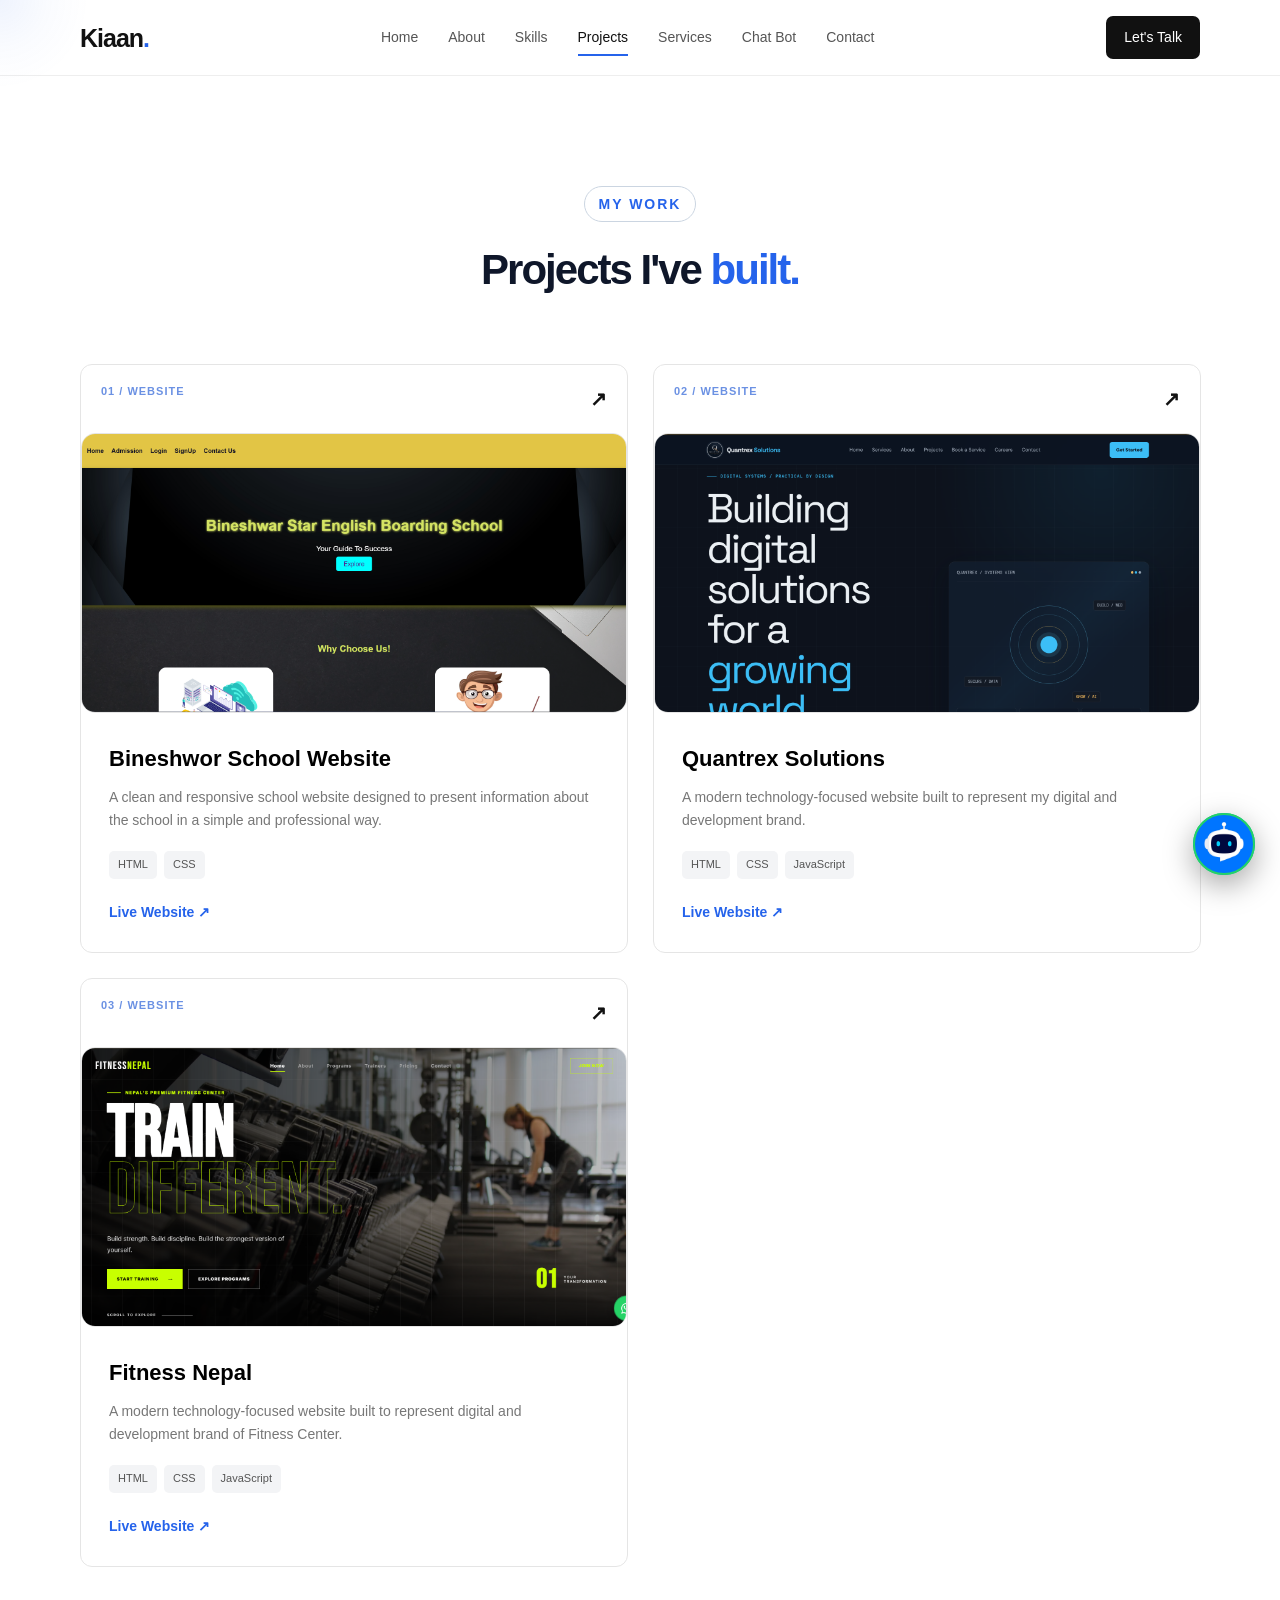
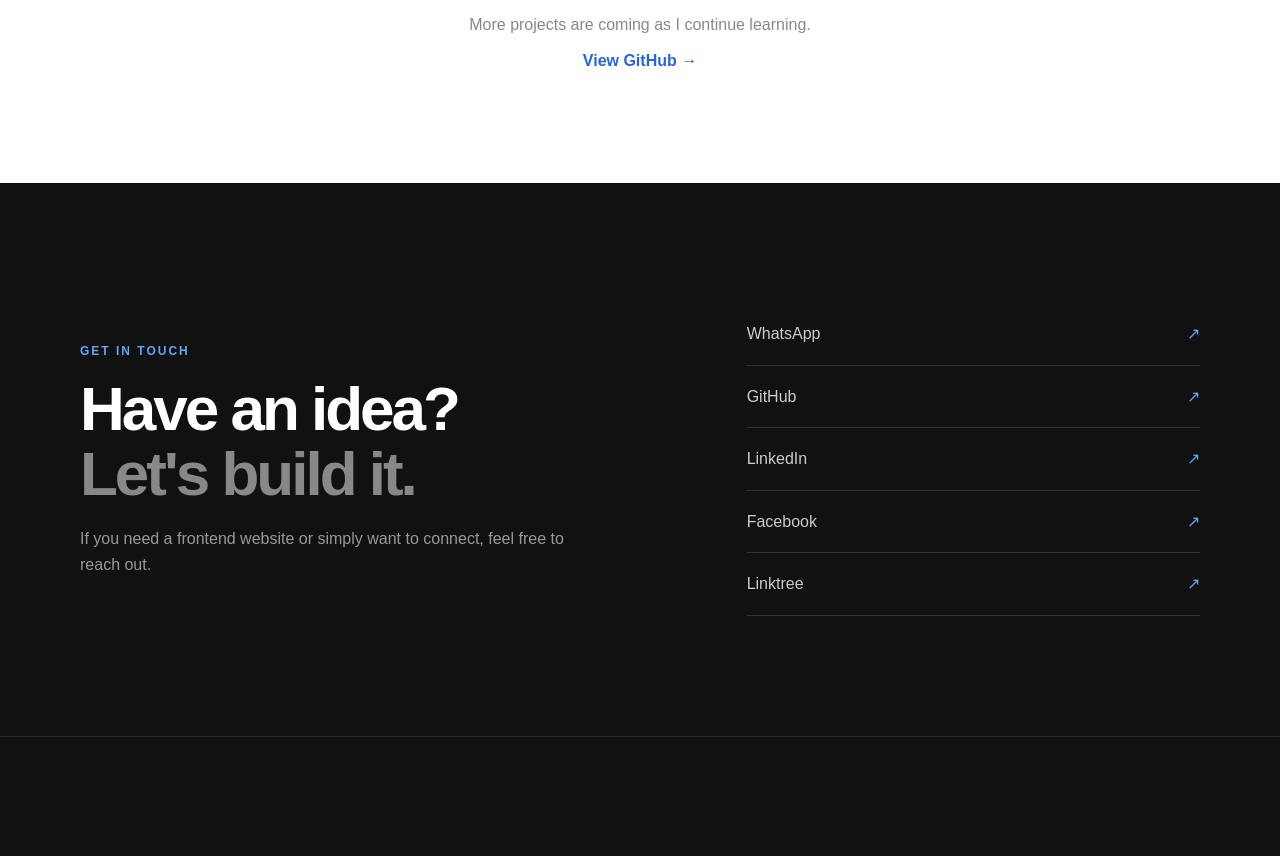
==== project.html @ 7dd42c55 "change" ====
<!DOCTYPE html>

<html lang="en">

<head>
    <meta charset="UTF-8">
    <meta name="viewport" content="width=device-width, initial-scale=1.0">


    <title>Kiaan Bhatta | Software Engineer & AI/ML Enthusiast</title>

    <meta name="description"
        content="Kiaan Bhatta - Class 9 student, frontend developer and future Software Engineer & AI/ML Engineer.">

    <link rel="stylesheet" href="style.css">
    <link rel="stylesheet" href="https://cdnjs.cloudflare.com/ajax/libs/font-awesome/6.5.2/css/all.min.css">


</head>

<body>

    <!-- FLOATING AI -->
    <a href="/chatbot/chatbot.html" class="ai-float" target="_blank"
        aria-label="Chat with AI Agent of Kiaan">
        <span class="ai-pulse"></span>

        <img src="images/ai.png" style="border-radius: 50%;" alt="">
    </a>



    <!-- ================= NAVBAR ================= -->

    <header class="navbar">
        <div class="container nav-container">

            <a href="#home" class="logo">
                Kiaan<span>.</span>
            </a>

            <nav>
                <a href="/index.html">Home</a>
                <a href="#about">About</a>
                <a href="#skills">Skills</a>
                <a href="#projects">Projects</a>
                <a href="#services">Services</a>
                <a href="chatbot/chatbot.html">Chat Bot</a>
                <a href="#contact">Contact</a>
            </nav>

            <a href="#contact" class="nav-button">
                Let's Talk
            </a>

        </div>
    </header>


    </header>


    <main>


        <!-- ================= PROJECTS ================= -->

        <section id="projects" class="section">

            <div class="container">

                <div class="section-heading">
                    <p>MY WORK</p>
                    <h2>Projects I've <span>built.</span></h2>
                </div>


                <div class="projects-grid">

                    <!-- Project 1 -->

                    <article class="project-card">

                        <div class="project-top">
                            <span class="project-label">01 / WEBSITE</span>

                            <span class="project-arrow">↗</span>
                        </div>

                        <div class="project-preview">
                            <img src="images/bineshwor-preview.png" alt="Bineshwor School Website Preview">
                        </div>

                        <div class="project-info">

                            <h3>Bineshwor School Website</h3>

                            <p>
                                A clean and responsive school website
                                designed to present information about
                                the school in a simple and professional way.
                            </p>

                            <div class="technologies">
                                <span>HTML</span>
                                <span>CSS</span>
                            </div>

                            <a href="https://bineshwor.vercel.app/" target="_blank" class="project-link">
                                Live Website ↗
                            </a>

                        </div>

                    </article>


                    <!-- Project 2 -->

                    <article class="project-card">

                        <div class="project-top">
                            <span class="project-label">02 / WEBSITE</span>

                            <span class="project-arrow">↗</span>
                        </div>

                        <div class="project-preview">
                            <img src="images/quantrex-preview.png" alt="Quantrex Solutions Website Preview">
                        </div>

                        <div class="project-info">

                            <h3>Quantrex Solutions</h3>

                            <p>
                                A modern technology-focused website
                                built to represent my digital and
                                development brand.
                            </p>

                            <div class="technologies">
                                <span>HTML</span>
                                <span>CSS</span>
                                <span>JavaScript</span>
                            </div>

                            <a href="https://quantrexsolutions.vercel.app/" target="_blank" class="project-link">
                                Live Website ↗
                            </a>

                        </div>

                    </article>

                    <!-- Project 3 -->

                    <article class="project-card">

                        <div class="project-top">
                            <span class="project-label">03 / WEBSITE</span>

                            <span class="project-arrow">↗</span>
                        </div>

                        <div class="project-preview">
                            <img src="images/fitness.png" alt="Fitness Nepal Website Preview">
                        </div>

                        <div class="project-info">

                            <h3>Fitness Nepal</h3>

                            <p>
                                A modern technology-focused website
                                built to represent digital and
                                development brand of Fitness Center.
                            </p>

                            <div class="technologies">
                                <span>HTML</span>
                                <span>CSS</span>
                                <span>JavaScript</span>
                            </div>

                            <a href="https://fitness-nepal.vercel.app/" target="_blank" class="project-link">
                                Live Website ↗
                            </a>

                        </div>

                    </article>

                </div>





            </div>


            <div class="more-projects">
                <p>
                    More projects are coming as I continue learning.
                </p>

                <a href="https://github.com/kiaanbhatta" target="_blank">
                    View GitHub →
                </a>
            </div>

            </div>

        </section>





        <!-- ================= CONTACT ================= -->

        <section id="contact" class="contact-section">

            <div class="container contact-container">

                <div class="contact-heading">

                    <p>GET IN TOUCH</p>

                    <h2>
                        Have an idea?
                        <span>Let's build it.</span>
                    </h2>

                    <p class="contact-description">
                        If you need a frontend website or simply want
                        to connect, feel free to reach out.
                    </p>

                </div>


                <div class="contact-links">

                    <a href="https://wa.me/9779745584725" target="_blank" class="contact-link">
                        <span>WhatsApp</span>
                        <span>↗</span>
                    </a>

                    <a href="https://github.com/kiaanbhatta" target="_blank" class="contact-link">
                        <span>GitHub</span>
                        <span>↗</span>
                    </a>

                    <a href="https://www.linkedin.com/in/kiaan-bhatta-737a4a412/" target="_blank" class="contact-link">
                        <span>LinkedIn</span>
                        <span>↗</span>
                    </a>

                    <a href="https://www.facebook.com/kiaanbhatta2" target="_blank" class="contact-link">
                        <span>Facebook</span>
                        <span>↗</span>
                    </a>

                    <a href="https://linktr.ee/kiaanbhatta" target="_blank" class="contact-link">
                        <span>Linktree</span>
                        <span>↗</span>
                    </a>

                </div>

            </div>

        </section>

    </main>


    <!-- ================= FOOTER ================= -->

    <footer>

        <div class="container footer-container">

            <div>
                <a href="#home" class="logo">
                    Kiaan<span>.</span>
                </a>

                <p>
                    Learning today. Building tomorrow.
                </p>
            </div>

            <div class="footer-right">
                <p>© 2026 Kiaan Bhatta</p>
                <p>Built with HTML, CSS and JS</p>

            </div>

        </div>

    </footer>

    <script src="script.js"></script>

</body>

</html>
---- style.css ----
* {
    margin: 0;
    padding: 0;
    box-sizing: border-box;
}


html {
    scroll-behavior: smooth;
}

body {
    font-family: Arial, Helvetica, sans-serif;
    background: #ffffff;
    color: #111111;
    line-height: 1.6;
}

a {
    text-decoration: none;
    color: inherit;
}

.container {
    width: min(1120px, 90%);
    margin: auto;
}

/* ---------- NAVBAR ---------- */

.navbar {
    position: sticky;
    top: 0;
    z-index: 1000;

    background: rgba(255, 255, 255, 0.94);
    border-bottom: 1px solid #eeeeee;

    backdrop-filter: blur(10px);

}

.nav-container {
    height: 75px;

    display: flex;
    align-items: center;
    justify-content: space-between;

}

.logo {
    font-size: 25px;
    font-weight: 800;
    letter-spacing: -1px;
}

.logo span {
    color: #2563eb;
}

nav {
    display: flex;
    gap: 30px;
}

nav a {
    color: #555555;
    font-size: 14px;
    transition: 0.25s ease;
}

nav a:hover {
    color: #111111;
}

.nav-button {
    background: #111111;
    color: #ffffff;

    padding: 10px 18px;
    border-radius: 7px;

    font-size: 14px;

    transition: 0.25s ease;

}

.nav-button:hover {
    background: #2563eb;
    transform: translateY(-2px);
}



/* ---------- HERO ---------- */

.hero {
    min-height: calc(100vh - 75px);

    display: flex;
    align-items: center;

    background:
        linear-gradient(#f8fafc 1px, transparent 1px),
        linear-gradient(90deg, #f8fafc 1px, transparent 1px);

    background-size: 40px 40px;


}

.hero-container {
    display: grid;
    grid-template-columns: 1.1fr 0.9fr;
    gap: 70px;

    /* */
    align-items: center;
    /* */

}

.hero-content {
    animation: heroAppear 0.8s ease forwards;
}

.small-heading {
    display: inline-block;

    /* */
    color: #2563eb;
    background: #eff6ff;

    padding: 7px 12px;
    border-radius: 30px;

    font-size: 13px;
    font-weight: 600;

    margin-bottom: 20px;
    /* */

}

.hero h1 {
    font-size: clamp(42px, 6vw, 70px);
    line-height: 1.05;

    /* */
    letter-spacing: -3px;

    max-width: 700px;
    /* */

}

.hero h1 span {
    display: block;
    color: oklch(45% .02 240);

}

.hero-description {
    max-width: 600px;

    /* */
    color: #666666;
    font-size: 17px;

    margin-top: 25px;
    /* */

}

.hero-buttons {
    display: flex;
    gap: 12px;

    /* */
    margin-top: 32px;
    /* */

}

.primary-button,
.secondary-button {
    padding: 13px 20px;
    border-radius: 7px;

    /* */
    font-size: 14px;
    font-weight: 600;

    transition: 0.25s ease;
    /* */

}

.primary-button {
    background: #111111;
    color: #ffffff;
}

.primary-button:hover {
    background: #2563eb;
    transform: translateY(-3px);
}

.secondary-button {
    border: 1px solid #dddddd;
    background: #ffffff;
}

.secondary-button:hover {
    border-color: #111111;
    transform: translateY(-3px);
}

.availability {
    display: flex;
    align-items: center;
    gap: 9px;

    /* */
    margin-top: 25px;

    color: #777777;
    font-size: 13px;
    /* */

}

.availability span {
    width: 8px;
    height: 8px;

    /* */
    background: #22c55e;
    border-radius: 50%;

    box-shadow: 0 0 0 5px #dcfce7;
    /* */

}

/* ---------- HERO CODE CARD ---------- */

.hero-card {
    animation: float 5s ease-in-out infinite;
}

.code-window {
    background: #111111;
    color: #ffffff;

    /* */
    border-radius: 13px;

    overflow: hidden;

    box-shadow: 0 25px 70px rgba(0, 0, 0, 0.15);
    /* */

}

.window-top {
    height: 48px;

    /* */
    display: flex;
    align-items: center;

    padding: 0 18px;

    background: #181818;
    border-bottom: 1px solid #292929;
    /* */

}

.window-top p {
    margin: 0 auto;

    /* */
    font-size: 12px;
    color: #888888;
    /* */

}

.dots {
    display: flex;
    gap: 6px;
}

.dots span {
    width: 10px;
    height: 10px;

    /* */
    /* background: #555555; */
    border-radius: 50%;
    /* */

}

.dot-1 {
    background-color: red;
}

.dot-2 {
    background-color: yellow;
}

.dot-3 {
    background-color: green;
}



.code-content {
    padding: 35px 30px;

    /* */
    font-family: "Courier New", monospace;
    font-size: 14px;

    line-height: 2.2;
    /* */

}

.tag {
    color: #60a5fa;
}

.indent {
    padding-left: 20px;
}

.cursor {
    color: #60a5fa;
    animation: blink 1s infinite;
}

/* ---------- ANIMATIONS ---------- */

@keyframes blink {
    50% {
        opacity: 0;
    }
}

@keyframes float {

    0%,
    100% {
        transform: translateY(0);
    }

    /* */
    50% {
        transform: translateY(-20px);
    }

    /* */

}

@keyframes heroAppear {
    from {
        opacity: 0;
        transform: translateY(20px);
    }

    /* */
    to {
        opacity: 1;
        transform: translateY(0);
    }

    /* */

}

/* ---------- GENERAL SECTIONS ---------- */

.section {
    padding: 110px 0;
}

.section-heading {
    margin-bottom: 55px;
}

.section-heading p {
    color: #2563eb;

    /* */
    font-size: 12px;
    font-weight: 700;

    letter-spacing: 2px;

    margin-bottom: 10px;
    /* */

}

.section-heading h2 {
    font-size: clamp(32px, 4vw, 48px);

    /* */
    line-height: 1.1;

    letter-spacing: -2px;
    /* */

}

.section-heading h2 span {
    color: #777777;
}

/* ---------- ABOUT ---------- */

/* ABOUT PHOTO */

.about-content {
    margin-top: 50px;
}

.about-photo {
    width: 230px;
    height: 280px;
    margin: 0 auto 45px;
    overflow: hidden;
    border-radius: 20px;
    border: 5px solid #ffffff;
    box-shadow: 0 15px 40px rgba(0, 0, 0, 0.12);
}

.about-photo img {
    width: 100%;
    height: 100%;
    object-fit: cover;
    object-position: center top;
    display: block;
}


/* .about-grid { */
/* display: grid; */

/* */
/* grid-template-columns: 1.3fr 0.7fr; */

/* gap: 80px; */
/* */

/* } */

.about-text {
    /* max-width: 1200px; */
    text-align: center;
}

.about-text p {
    color: #666666;

    font-size: 17px;

    margin-bottom: 10px;

}

.about-text strong {
    color: #111111;
}

.about-info {
    display: grid;

    grid-template-columns: 1fr 1fr 1fr 1fr;

    gap: 12px;



}

.info-box {
    border: 1px solid #e7e7e7;

    border-radius: 10px;

    padding: 25px;

    display: flex;
    flex-direction: column;

    justify-content: center;

    transition: 0.5s ease;
    background-color: oklch(99% .005 240);
    text-align: center;

}

.info-box:hover {
    border-color: #2563eb;

    transform: scale(1.2);
    box-shadow: 0 15px 40px rgba(0, 0, 0, 0.06);
    /* */

}



.info-box strong {
    font-size: 30px;
}

.info-box span {
    color: #888888;

    /* */
    font-size: 13px;
    font-weight: bolder;
    /* */

}

/* ------------------SKILLS------------------- */




.skills-section {
    background: #f4f8fc;
    padding: 80px 20px;
}

/* Heading */

.section-heading {
    text-align: center;
    margin-bottom: 70px;
}

.section-heading p {
    display: inline-block;
    padding: 6px 14px;
    border: 1px solid #cbd5e1;
    border-radius: 20px;
    font-size: 14px;
    margin-bottom: 15px;
}

.section-heading h2 {
    font-size: 42px;
    margin: 10px 0 20px;
    color: #0f172a;
}

.section-heading h2 span {
    color: #2563eb;
}

.skills-description {
    color: #475569;
    font-size: 18px;
    max-width: 700px;
    margin: auto;
    line-height: 1.6;
}


/* Skills Grid */

.skills-grid {
    display: grid;
    grid-template-columns: repeat(3, 1fr);
    gap: 40px;
}


/* Card */

.skill-card {
    background: #f8fbff;
    border: 1px solid #cbd5e1;
    border-radius: 18px;
    padding: 35px 30px;
    transition: 0.3s ease;
}

.skill-card:hover {
    transform: translateY(-6px);
    box-shadow: 0 15px 35px rgba(0, 0, 0, 0.08);
}

.skill-card h3 {
    font-size: 25px;
    color: #17202a;
    margin-bottom: 45px;
}


/* Individual Skill */

.skill {
    margin-bottom: 30px;
}

.skill-info {
    display: flex;
    justify-content: space-between;
    align-items: center;
    margin-bottom: 12px;
    font-size: 17px;
    color: #1e293b;
}

.skill-info span:last-child {
    color: #64748b;
}


/* Progress Bar */

.progress {
    width: 100%;
    height: 10px;
    background: #cbd9eb;
    border-radius: 20px;
    overflow: hidden;
}

.progress-bar {
    height: 100%;
    background: #2458a8;
    border-radius: 20px;
}


/* Responsive */

@media (max-width: 900px) {
    .skills-grid {
        grid-template-columns: 1fr;
    }

    .section-heading h2 {
        font-size: 34px;
    }
}

@media (max-width: 500px) {
    .skills-section {
        padding: 60px 15px;
    }

    .skill-card {
        padding: 25px 20px;
    }

    .section-heading h2 {
        font-size: 30px;
    }

    .skills-description {
        font-size: 15px;
    }
}



/* ---------- PROJECTS ---------- */

.projects-grid {
    display: grid;

    grid-template-columns: 1fr 1fr;
    grid-template-rows: 1fr 1fr;

    gap: 25px;

}





.project-card {
    border: 1px solid #e5e5e5;

    /* */
    border-radius: 12px;

    overflow: hidden;

    transition: 0.35s ease;
    /* */

}

.project-card:hover {
    transform: translateY(-8px);

    /* */
    box-shadow: 0 20px 50px rgba(0, 0, 0, 0.08);
    /* */

}

.project-top {
    display: flex;

    /* */
    justify-content: space-between;

    padding: 18px 20px;

    font-size: 11px;

    font-weight: 700;
    /* */

}

.project-label {
    /* color: #888888; */
    color: #6b91e3;

    /* */
    letter-spacing: 1px;
    /* */

}

.project-arrow {
    font-size: 20px;
}


.project-preview {
    width: 100%;
    height: 280px;
    overflow: hidden;
    border-radius: 14px;
    background: #f8fafc;
    border: 1px solid #e5e5e5;
}

.project-preview img {
    width: 100%;
    height: 100%;
    object-fit: cover;
    object-position: top;
    display: block;
    transition: transform 0.5s ease;
}

.project-card:hover .project-preview img {
    transform: scale(1.03);
}




.project-info {
    padding: 28px;
}

.project-info h3 {
    font-size: 22px;

    /* */
    margin-bottom: 10px;
    color: black;
    /* */

}

.project-info p {
    color: #777777;

    /* */
    font-size: 14px;
    /* */

}

.technologies {
    display: flex;

    /* */
    flex-wrap: wrap;

    gap: 7px;

    margin: 20px 0;
    /* */

}

.technologies span,
.service-tags span {
    padding: 5px 9px;

    /* */
    border-radius: 5px;

    background: #f3f4f6;

    color: #555555;

    font-size: 11px;
    /* */

}

.project-link {
    color: #2563eb;

    /* */
    font-size: 14px;

    font-weight: 700;
    /* */

}

.project-link:hover {
    text-decoration: underline;
}

.more-projects {
    text-align: center;

    /* */
    margin-top: 45px;
    /* */

}

.more-projects p {
    color: #888888;

    /* */
    margin-bottom: 10px;
    /* */

}

.more-projects a {
    color: #2563eb;

    /* */
    font-weight: 600;
    /* */

}


/* ---------- SERVICES ---------- */

.services-section {
    background: #f8fafc;
}

.service-box {
    display: grid;

    /* */
    grid-template-columns: 80px 1fr 60px;

    gap: 30px;

    align-items: center;

    background: #ffffff;

    border: 1px solid #e5e5e5;

    border-radius: 12px;

    padding: 35px;

    transition: 0.3s ease;
    /* */

}

.service-box:hover {
    transform: translateY(-5px);

    /* */
    box-shadow: 0 20px 50px rgba(0, 0, 0, 0.06);
    /* */

}

.service-number {
    font-family: monospace;

    /* */
    color: #2563eb;

    font-size: 14px;
    /* */

}

.service-content h3 {
    font-size: 25px;

    /* */
    margin-bottom: 8px;
    /* */

}

.service-content p {
    color: #777777;

    /* */
    max-width: 700px;
    /* */

}

.service-tags {
    display: flex;

    /* */
    flex-wrap: wrap;

    gap: 7px;

    margin-top: 18px;
    /* */

}

.service-icon {
    width: 50px;
    height: 50px;

    /* */
    display: flex;

    align-items: center;
    justify-content: center;

    border-radius: 50%;

    background: #111111;

    color: #ffffff;

    font-size: 20px;
    /* */

}

/* ---------- CONTACT ---------- */

.contact-section {
    padding: 120px 0;

    /* */
    background: #111111;

    color: #ffffff;
    /* */

}

.contact-container {
    display: grid;

    /* */
    grid-template-columns: 1fr 0.8fr;

    gap: 100px;

    align-items: center;
    /* */

}

.contact-heading p:first-child {
    color: #60a5fa;

    /* */
    font-size: 12px;

    font-weight: 700;

    letter-spacing: 2px;
    /* */

}

.contact-heading h2 {
    font-size: clamp(40px, 5vw, 62px);

    /* */
    line-height: 1.05;

    letter-spacing: -3px;

    margin: 15px 0 20px;
    /* */

}

.contact-heading h2 span {
    display: block;

    /* */
    color: #888888;
    /* */

}

.contact-description {
    color: #999999;

    /* */
    max-width: 500px;
    /* */

}

.contact-links {
    display: flex;

    /* */
    flex-direction: column;
    /* */

}

.contact-link {
    display: flex;

    /* */
    justify-content: space-between;

    padding: 18px 0;

    border-bottom: 1px solid #333333;

    color: #cccccc;

    transition: 0.25s ease;
    /* */

}

.contact-link:hover {
    color: #ffffff;

    /* */
    padding-left: 8px;
    /* */

}

.contact-link span:last-child {
    color: #60a5fa;
}

/* ---------- FOOTER ---------- */

footer {
    background: #111111;

    /* */
    color: #ffffff;

    border-top: 1px solid #292929;

    padding: 30px 0;
    /* */

}

.footer-container {
    display: flex;

    /* */
    justify-content: space-between;

    align-items: center;
    /* */

}

.footer-container p {
    color: #777777;

    /* */
    font-size: 12px;
    /* */

}

.footer-right {
    text-align: right;
}

/* =========================================
RESPONSIVE DESIGN
========================================= */

/* =========================================
   RESPONSIVE DESIGN
========================================= */

@media (max-width: 900px) {

    .hero-container {
        grid-template-columns: 1fr;
        padding: 80px 0;
    }

    .hero-card {
        max-width: 650px;
        width: 100%;
    }

    .about-grid {
        grid-template-columns: 1fr;
        gap: 40px;
    }

    .skills-grid {
        grid-template-columns: 1fr 1fr;
    }

    .contact-container {
        grid-template-columns: 1fr;
        gap: 50px;
    }
}


/* =========================================
   MOBILE — BOTTOM NAVIGATION
========================================= */


@media (max-width: 600px) {



    /* ---------- Hero ---------- */

    .hero {
        min-height: calc(100vh - 70px);
    }

    .hero h1 {
        letter-spacing: -2px;
    }

    .hero-description {
        font-size: 15px;
    }

    .hero-buttons {
        flex-direction: column;
        align-items: stretch;
    }

    .primary-button,
    .secondary-button {
        text-align: center;
    }


    /* ---------- Sections ---------- */

    .section {
        padding: 80px 0;
    }


    /* ---------- Skills ---------- */

    .skills-grid {
        grid-template-columns: 1fr;
    }


    /* ---------- Projects ---------- */

    .projects-grid {
        grid-template-columns: 1fr;
    }


    /* ---------- About ---------- */

    .about-info {
        grid-template-columns: 1fr 1fr;
    }

    .about-photo {
        width: 190px;
        height: 240px;
    }


    /* ---------- Services ---------- */

    .service-box {
        grid-template-columns: 1fr;
        gap: 15px;
    }

    .service-icon {
        margin-top: 10px;
    }


    /* ---------- Contact ---------- */

    .contact-section {
        padding: 80px 0;
    }


    /* ---------- Footer ---------- */

    .footer-container {
        flex-direction: column;
        align-items: flex-start;
        gap: 20px;
    }

    .footer-right {
        text-align: left;
    }


    /* ---------- Code Window ---------- */

    .code-content {
        padding: 25px 18px;
        font-size: 11px;
        overflow-x: auto;
    }

    .window-top p {
        margin: 0 auto;
    }
}


/* =========================================
   MOBILE
========================================= */

@media (max-width: 600px) {

    /* ---------- TOP NAVBAR ---------- */

    .navbar {
        position: fixed;

        top: 0;
        bottom: auto;
        left: 0;

        width: 100%;
        height: 62px;

        z-index: 9999;

        background: rgba(255, 255, 255, 0.97);

        backdrop-filter: blur(15px);
        -webkit-backdrop-filter: blur(15px);

        border-bottom: 1px solid #e5e5e5;
        border-top: none;

        box-shadow: 0 3px 20px rgba(0, 0, 0, 0.05);
    }

    /* ---------- NAV CONTAINER ---------- */

    .nav-container {
        width: 100%;
        height: 100%;

        padding: 0 20px;

        display: flex;
        align-items: center;
        justify-content: center;
    }

    /* ---------- MOBILE LOGO ---------- */

    .logo {
        display: block;

        font-size: 23px;
        font-weight: 800;

        letter-spacing: -1px;

        color: #111111;
    }

    .logo span {
        color: #2563eb;
    }

    /* ---------- HIDE DESKTOP NAV ---------- */

    nav {
        display: none;
    }

    /* ---------- HIDE LET'S TALK ---------- */

    .nav-button {
        display: none;
    }

    /* ---------- PAGE SPACING ---------- */

    body {
        padding-top: 62px;
        padding-bottom: 0;
    }


    /* ---------- HERO ---------- */

    .hero {
        min-height: calc(100vh - 62px);
    }

    .hero h1 {
        letter-spacing: -2px;
    }

    .hero-description {
        font-size: 15px;
    }

    .hero-buttons {
        flex-direction: column;
        align-items: stretch;
    }

    .primary-button,
    .secondary-button {
        text-align: center;
    }


    /* ---------- SECTIONS ---------- */

    .section {
        padding: 80px 0;
    }


    /* ---------- SKILLS ---------- */

    .skills-grid {
        grid-template-columns: 1fr;
    }


    /* ---------- PROJECTS ---------- */

    .projects-grid {
        grid-template-columns: 1fr;
    }


    /* ---------- ABOUT ---------- */

    .about-info {
        grid-template-columns: 1fr 1fr;
    }

    .about-photo {
        width: 190px;
        height: 240px;
    }


    /* ---------- SERVICES ---------- */

    .service-box {
        grid-template-columns: 1fr;
        gap: 15px;
    }

    .service-icon {
        margin-top: 10px;
    }


    /* ---------- CONTACT ---------- */

    .contact-section {
        padding: 80px 0;
    }


    /* ---------- FOOTER ---------- */

    .footer-container {
        flex-direction: column;
        align-items: flex-start;
        gap: 20px;
    }

    .footer-right {
        text-align: left;
    }


    /* ---------- CODE WINDOW ---------- */

    .code-content {
        padding: 25px 18px;
        font-size: 11px;
        overflow-x: auto;
    }

    .window-top p {
        margin: 0 auto;
    }
}

/* =========================================================
   CINEMATIC MOTION ENHANCEMENTS
   Animation-only layer — existing visual design preserved.
   ========================================================= */

html {
    scroll-padding-top: 85px;
}

body {
    overflow-x: hidden;
}

@media (min-width: 601px) {
    .navbar {
        transition: box-shadow 0.35s ease, background-color 0.35s ease,
            border-color 0.35s ease, transform 0.35s ease;
    }

    .navbar.nav-scrolled {
        background: rgba(255, 255, 255, 0.88);
        border-bottom-color: rgba(229, 229, 229, 0.9);
        box-shadow: 0 10px 35px rgba(0, 0, 0, 0.07);
    }
}

/* Page-load choreography */
.hero-content>* {
    opacity: 0;
    transform: translateY(22px);
    animation: heroItemIn 0.85s cubic-bezier(.22, 1, .36, 1) forwards;
}

.hero-content> :nth-child(1) {
    animation-delay: 0.08s;
}

.hero-content> :nth-child(2) {
    animation-delay: 0.18s;
}

.hero-content> :nth-child(3) {
    animation-delay: 0.30s;
}

.hero-content> :nth-child(4) {
    animation-delay: 0.43s;
}

.hero-content> :nth-child(5) {
    animation-delay: 0.56s;
}

.hero-card {
    opacity: 0;
    animation:
        heroCardIn 1s cubic-bezier(.22, 1, .36, 1) 0.30s forwards,
        float 5s ease-in-out 1.35s infinite;
    transform-origin: center;
}

@keyframes heroItemIn {
    to {
        opacity: 1;
        transform: translateY(0);
    }
}

@keyframes heroCardIn {
    from {
        opacity: 0;
        transform: translate3d(35px, 18px, 0) scale(.97);
    }

    to {
        opacity: 1;
        transform: translate3d(0, 0, 0) scale(1);
    }
}

/* Ambient hero depth without changing the existing background */
.hero {
    position: relative;
    isolation: isolate;
}

.hero::after {
    content: "";
    position: absolute;
    width: 320px;
    height: 320px;
    right: 8%;
    top: 12%;
    border-radius: 50%;
    background: rgba(37, 99, 235, 0.035);
    filter: blur(55px);
    pointer-events: none;
    z-index: -1;
    animation: ambientDrift 9s ease-in-out infinite;
}

@keyframes ambientDrift {

    0%,
    100% {
        transform: translate3d(0, 0, 0) scale(1);
    }

    50% {
        transform: translate3d(-20px, 25px, 0) scale(1.08);
    }
}

/* Scroll reveal states */
.motion-reveal,
.motion-left,
.motion-right,
.motion-scale {
    opacity: 0;
    will-change: opacity, transform;
}

.motion-reveal {
    transform: translate3d(0, 45px, 0) scale(.985);
}

.motion-left {
    transform: translate3d(-55px, 18px, 0);
}

.motion-right {
    transform: translate3d(55px, 18px, 0);
}

.motion-scale {
    transform: translate3d(0, 20px, 0) scale(.94);
}

.motion-reveal.is-visible,
.motion-left.is-visible,
.motion-right.is-visible,
.motion-scale.is-visible {
    opacity: 1;
    transform: translate3d(0, 0, 0) scale(1);
    transition:
        opacity 0.8s cubic-bezier(.22, 1, .36, 1),
        transform 0.9s cubic-bezier(.22, 1, .36, 1);
}

/* Staggered children */
.stagger-item {
    opacity: 0;
    transform: translate3d(0, 28px, 0);
}

.stagger-item.is-visible {
    opacity: 1;
    transform: translate3d(0, 0, 0);
    transition:
        opacity 0.7s cubic-bezier(.22, 1, .36, 1),
        transform 0.75s cubic-bezier(.22, 1, .36, 1);
}

/* Preserve the original layout while making cards feel physical */
.project-card,
.skill-card,
.info-box,
.service-box {
    transform-style: preserve-3d;
    backface-visibility: hidden;
}

.project-card {
    position: relative;
    transition:
        transform 0.45s cubic-bezier(.22, 1, .36, 1),
        box-shadow 0.45s ease,
        border-color 0.35s ease;
}

.project-card::after {
    content: "";
    position: absolute;
    top: 0;
    left: -75%;
    width: 42%;
    height: 100%;
    background: linear-gradient(105deg,
            transparent 0%,
            rgba(255, 255, 255, 0.22) 48%,
            transparent 100%);
    transform: skewX(-18deg);
    pointer-events: none;
    opacity: 0;
    transition: left 0.7s ease, opacity 0.2s ease;
}

.project-card:hover::after {
    left: 135%;
    opacity: 1;
}

.project-card:hover .project-arrow {
    transform: translate3d(4px, -4px, 0) rotate(4deg);
}

.project-arrow {
    transition: transform 0.35s cubic-bezier(.22, 1, .36, 1);
}

.project-preview img {
    transition: transform 0.8s cubic-bezier(.22, 1, .36, 1);
}

.project-card:hover .project-preview img {
    transform: scale(1.055);
}

/* Buttons and links */
.primary-button,
.secondary-button,
.nav-button,
.project-link,
.contact-link,
.more-projects a {
    position: relative;
    overflow: hidden;
}

.primary-button::after,
.secondary-button::after,
.nav-button::after {
    content: "";
    position: absolute;
    inset: 0;
    background: linear-gradient(115deg,
            transparent 25%,
            rgba(255, 255, 255, .22) 50%,
            transparent 75%);
    transform: translateX(-130%);
    transition: transform 0.65s ease;
    pointer-events: none;
}

.primary-button:hover::after,
.secondary-button:hover::after,
.nav-button:hover::after {
    transform: translateX(130%);
}

.primary-button:active,
.secondary-button:active,
.nav-button:active {
    transform: translateY(1px) scale(.985);
}

.project-link,
.contact-link,
.more-projects a {
    transition: color .25s ease, padding-left .3s ease, transform .3s ease;
}

.project-link:hover,
.more-projects a:hover {
    padding-left: 5px;
}

.contact-link:hover {
    transform: translateX(4px);
}

/* Subtle interactive depth */
.skill-card,
.info-box,
.service-box {
    transition:
        transform 0.4s cubic-bezier(.22, 1, .36, 1),
        box-shadow 0.4s ease,
        border-color 0.3s ease;
}

.skill-card:hover {
    transform: translateY(-8px);
}

/* Progress bars animate only after their skill section enters */
.progress-bar {
    transform: scaleX(0);
    transform-origin: left center;
    transition: transform 1.15s cubic-bezier(.22, 1, .36, 1);
}

.progress-bar.progress-animated {
    transform: scaleX(1);
}

/* Active section navigation */
nav a,
.mobile-nav-panel a {
    position: relative;
}

nav a::after,
.mobile-nav-panel a::after {
    content: "";
    position: absolute;
    left: 0;
    right: 0;
    bottom: -7px;
    height: 2px;
    background: #2563eb;
    transform: scaleX(0);
    transform-origin: center;
    transition: transform .3s ease;
}

nav a.active {
    color: #111111;
}

nav a.active::after,
.mobile-nav-panel a.active::after {
    transform: scaleX(1);
}

/* Scroll progress */
.scroll-progress {
    position: fixed;
    top: 0;
    left: 0;
    width: 100%;
    height: 2px;
    z-index: 10001;
    pointer-events: none;
    background: transparent;
}

.scroll-progress-bar {
    width: 0;
    height: 100%;
    background: #2563eb;
    transform-origin: left center;
    box-shadow: 0 0 10px rgba(37, 99, 235, .35);
}

/* Desktop cursor glow */
.cursor-glow {
    position: fixed;
    width: 180px;
    height: 180px;
    left: 0;
    top: 0;
    border-radius: 50%;
    pointer-events: none;
    z-index: 9998;
    opacity: 0;
    background: radial-gradient(circle,
            rgba(37, 99, 235, .075) 0%,
            rgba(37, 99, 235, .025) 38%,
            transparent 70%);
    transform: translate3d(-50%, -50%, 0);
    will-change: transform;
    transition: opacity .3s ease;
}

@media (hover: hover) and (pointer: fine) {
    body.cursor-active .cursor-glow {
        opacity: 1;
    }
}

/* Mobile menu — uses the existing nav links and visual language */
.mobile-menu-toggle {
    display: none;
}

.mobile-nav-panel {
    display: none;
}

@media (max-width: 600px) {
    .mobile-menu-toggle {
        display: flex;
        position: fixed;
        right: 16px;
        top: 13px;
        width: 38px;
        height: 36px;
        align-items: center;
        justify-content: center;
        flex-direction: column;
        gap: 5px;
        border: 0;
        border-radius: 8px;
        background: transparent;
        cursor: pointer;
        z-index: 10001;
    }

    .mobile-menu-toggle span {
        width: 20px;
        height: 2px;
        background: #111111;
        border-radius: 2px;
        transition: transform .3s ease, opacity .25s ease;
    }

    .mobile-menu-toggle.is-open span:nth-child(1) {
        transform: translateY(7px) rotate(45deg);
    }

    .mobile-menu-toggle.is-open span:nth-child(2) {
        opacity: 0;
    }

    .mobile-menu-toggle.is-open span:nth-child(3) {
        transform: translateY(-7px) rotate(-45deg);
    }

    .mobile-nav-panel {
        display: flex;
        position: fixed;
        top: 62px;
        left: 12px;
        right: 12px;
        flex-direction: column;
        padding: 8px;
        background: rgba(255, 255, 255, .97);
        border: 1px solid #e5e5e5;
        border-radius: 12px;
        box-shadow: 0 18px 45px rgba(0, 0, 0, .10);
        backdrop-filter: blur(15px);
        -webkit-backdrop-filter: blur(15px);
        opacity: 0;
        visibility: hidden;
        transform: translateY(-12px) scale(.98);
        transform-origin: top center;
        transition: opacity .3s ease, transform .3s ease, visibility .3s ease;
        z-index: 10000;
    }

    .mobile-nav-panel.is-open {
        opacity: 1;
        visibility: visible;
        transform: translateY(0) scale(1);
    }

    .mobile-nav-panel a {
        position: relative;
        padding: 12px 14px;
        color: #555555;
        font-size: 14px;
        border-radius: 7px;
        transform: translateY(-5px);
        opacity: 0;
        transition: color .25s ease, background .25s ease,
            opacity .25s ease, transform .3s ease;
    }

    .mobile-nav-panel.is-open a {
        opacity: 1;
        transform: translateY(0);
    }

    .mobile-nav-panel.is-open a:nth-child(1) {
        transition-delay: .03s;
    }

    .mobile-nav-panel.is-open a:nth-child(2) {
        transition-delay: .06s;
    }

    .mobile-nav-panel.is-open a:nth-child(3) {
        transition-delay: .09s;
    }

    .mobile-nav-panel.is-open a:nth-child(4) {
        transition-delay: .12s;
    }

    .mobile-nav-panel.is-open a:nth-child(5) {
        transition-delay: .15s;
    }

    .mobile-nav-panel.is-open a:nth-child(6) {
        transition-delay: .18s;
    }

    .mobile-nav-panel a:hover,
    .mobile-nav-panel a.active {
        background: #f8fafc;
        color: #111111;
    }

    .mobile-nav-panel a::after {
        left: 14px;
        right: auto;
        bottom: 7px;
        width: 20px;
    }

    .hero::after {
        width: 220px;
        height: 220px;
        right: -70px;
    }

    .motion-reveal,
    .motion-left,
    .motion-right {
        transform: translate3d(0, 24px, 0);
    }

    .motion-reveal.is-visible,
    .motion-left.is-visible,
    .motion-right.is-visible {
        transform: translate3d(0, 0, 0);
    }

    .project-card:hover {
        transform: translateY(-4px);
    }
}

/* Reduced-motion accessibility */
@media (prefers-reduced-motion: reduce) {
    html {
        scroll-behavior: auto;
    }

    *,
    *::before,
    *::after {
        animation-duration: 0.01ms !important;
        animation-iteration-count: 1 !important;
        transition-duration: 0.01ms !important;
        scroll-behavior: auto !important;
    }

    .motion-reveal,
    .motion-left,
    .motion-right,
    .motion-scale,
    .stagger-item,
    .hero-content>*,
    .hero-card {
        opacity: 1 !important;
        transform: none !important;
    }

    .cursor-glow,
    .scroll-progress {
        display: none !important;
    }

    .progress-bar {
        transform: scaleX(1) !important;
    }
}

/* =========================================================
   FINAL RESPONSIVE + MOBILE MOTION POLISH
   Keeps the existing visual design; improves sizing, spacing,
   navigation, and reveal animation behavior on small screens.
   ========================================================= */

/* Prevent any animated/transformed element from creating sideways overflow. */
html,
body {
    max-width: 100%;
    overflow-x: hidden;
}

img {
    max-width: 100%;
}

/* Tablet / small laptop */
@media (max-width: 900px) {
    .container {
        width: min(92%, 720px);
    }

    .hero-container {
        grid-template-columns: 1fr;
        gap: 55px;
        padding: 75px 0;
    }

    .hero-content {
        width: 100%;
    }

    .hero h1 {
        max-width: 100%;
    }

    .hero-card {
        width: min(100%, 650px);
        margin: 0 auto;
    }

    .about-grid,
    .contact-container {
        grid-template-columns: 1fr;
    }

    .about-grid {
        gap: 45px;
    }

    .skills-grid {
        grid-template-columns: 1fr 1fr;
        gap: 24px;
    }

    .projects-grid {
        grid-template-columns: 1fr 1fr;
        grid-template-rows: auto;
    }

    .project-preview {
        height: 250px;
    }

    .contact-container {
        gap: 55px;
    }
}

/* Phones */
@media (max-width: 600px) {
    html {
        scroll-padding-top: 72px;
    }

    body {
        width: 100%;
        min-width: 0;
        padding-top: 62px;
    }

    .container {
        width: calc(100% - 32px);
        max-width: none;
    }

    .navbar {
        height: 62px;
    }

    .nav-container {
        position: relative;
        width: 100%;
        padding: 0 16px;
    }

    .navbar .logo {
        font-size: 22px;
        line-height: 1;
    }

    /* Keep the hamburger inside the navbar and easy to tap. */
    .mobile-menu-toggle {
        right: 12px;
        top: 10px;
        width: 42px;
        height: 42px;
    }

    .mobile-nav-panel {
        top: 68px;
        left: 12px;
        right: 12px;
        width: auto;
        max-height: calc(100vh - 82px);
        overflow-y: auto;
    }

    .mobile-nav-panel a {
        min-height: 44px;
        display: flex;
        align-items: center;
    }

    .hero {
        min-height: auto;
    }

    .hero-container {
        padding: 70px 0 75px;
        gap: 45px;
    }

    .small-heading {
        margin-bottom: 16px;
        font-size: 12px;
    }

    .hero h1 {
        font-size: clamp(37px, 11vw, 54px);
        line-height: 1.06;
        letter-spacing: -2.2px;
        overflow-wrap: anywhere;
    }

    .hero-description {
        max-width: 100%;
        margin-top: 20px;
        font-size: 15px;
        line-height: 1.7;
    }

    .hero-buttons {
        width: 100%;
        margin-top: 27px;
        gap: 10px;
    }

    .primary-button,
    .secondary-button {
        width: 100%;
        min-height: 48px;
        display: flex;
        align-items: center;
        justify-content: center;
        padding: 12px 16px;
    }

    .availability {
        margin-top: 21px;
    }

    .hero-card {
        width: 100%;
        min-width: 0;
    }

    .code-window {
        width: 100%;
        border-radius: 11px;
    }

    .window-top {
        height: 44px;
        padding: 0 13px;
    }

    .window-top p {
        font-size: 11px;
    }

    .code-content {
        padding: 22px 15px;
        font-size: clamp(9px, 2.7vw, 11px);
        line-height: 2;
        overflow-x: auto;
        overflow-y: hidden;
        -webkit-overflow-scrolling: touch;
    }

    .section {
        padding: 75px 0;
    }

    .section-heading {
        margin-bottom: 45px;
    }

    .section-heading h2 {
        font-size: clamp(30px, 9vw, 40px);
        letter-spacing: -1.6px;
    }

    .section-heading p {
        font-size: 11px;
    }

    .skills-section {
        padding: 70px 0;
    }

    .skills-grid,
    .projects-grid {
        grid-template-columns: 1fr;
        grid-template-rows: none;
        gap: 20px;
    }

    .skill-card {
        padding: 27px 20px;
        border-radius: 15px;
    }

    .skill-card h3 {
        font-size: 21px;
        margin-bottom: 32px;
    }

    .skill {
        margin-bottom: 25px;
    }

    .skill-info {
        font-size: 15px;
    }

    .about-content {
        margin-top: 35px;
    }

    .about-photo {
        width: 175px;
        height: 220px;
        margin-bottom: 38px;
    }

    .about-grid {
        gap: 38px;
    }

    .about-text p {
        font-size: 15px;
        line-height: 1.75;
    }

    .about-info {
        grid-template-columns: 1fr 1fr;
        gap: 10px;
    }

    .info-box {
        min-width: 0;
        padding: 20px 12px;
        text-align: center;
        align-items: center;
    }

    .info-box strong {
        font-size: 26px;
    }

    .info-box span {
        font-size: 11px;
    }

    .project-card {
        width: 100%;
        min-width: 0;
        border-radius: 11px;
    }

    .project-top {
        padding: 15px 16px;
    }

    .project-preview {
        height: clamp(190px, 55vw, 270px);
    }

    .project-info {
        padding: 23px 18px 25px;
    }

    .project-info h3 {
        font-size: 20px;
    }

    .project-info p {
        font-size: 13px;
        line-height: 1.7;
    }

    .technologies {
        margin: 17px 0;
    }

    .more-projects {
        margin-top: 35px;
        padding: 0 10px;
    }

    .service-box {
        grid-template-columns: 1fr;
        gap: 13px;
        padding: 25px 20px;
    }

    .service-content h3 {
        font-size: 21px;
    }

    .service-content p {
        font-size: 14px;
        line-height: 1.7;
    }

    .service-icon {
        margin-top: 5px;
    }

    .contact-section {
        padding: 80px 0;
    }

    .contact-container {
        grid-template-columns: 1fr;
        gap: 42px;
    }

    .contact-heading h2 {
        font-size: clamp(39px, 11vw, 54px);
        letter-spacing: -2.2px;
    }

    .contact-description {
        font-size: 14px;
        line-height: 1.7;
    }

    .contact-link {
        min-height: 52px;
        align-items: center;
    }

    .footer-container {
        width: calc(100% - 32px);
    }

    /* Mobile reveal animations: shorter travel distance so movement is clearly
       visible without making small screens feel slow. */
    .motion-reveal,
    .motion-left,
    .motion-right {
        transform: translate3d(0, 28px, 0);
    }

    .motion-scale {
        transform: translate3d(0, 20px, 0) scale(.97);
    }

    .motion-reveal.is-visible,
    .motion-left.is-visible,
    .motion-right.is-visible,
    .motion-scale.is-visible {
        transform: translate3d(0, 0, 0) scale(1);
    }

    .stagger-item {
        transform: translate3d(0, 22px, 0);
    }

    /* Keep touch devices from relying on hover-only effects. */
    .project-card:hover,
    .skill-card:hover,
    .info-box:hover,
    .service-box:hover {
        transform: none;
    }

    .project-card:active {
        transform: scale(.995);
    }

    /* Do not let the ambient hero decoration overpower the small screen. */
    .hero::after {
        width: 180px;
        height: 180px;
        right: -90px;
        top: 15%;
        filter: blur(45px);
    }
}

/* Very small phones */
@media (max-width: 380px) {
    .container {
        width: calc(100% - 26px);
    }

    .hero-container {
        padding-top: 58px;
    }

    .hero h1 {
        font-size: clamp(34px, 10.8vw, 44px);
    }

    .about-info {
        gap: 8px;
    }

    .info-box {
        padding: 17px 8px;
    }

    .info-box strong {
        font-size: 23px;
    }

    .info-box span {
        font-size: 10px;
    }

    .project-preview {
        height: 185px;
    }

    .code-content {
        font-size: 9px;
    }
}

/* Motion preference always wins over the mobile animation layer. */
@media (prefers-reduced-motion: reduce) {
    .hero::after {
        animation: none !important;
    }
}


/* =========================================
   FLOATING WHATSAPP BUTTON
========================================= */

.ai-float {
    position: fixed;

    right: 25px;
    bottom: 25px;

    width: 62px;
    height: 62px;

    background: #25D366;

    display: flex;
    align-items: center;
    justify-content: center;

    border-radius: 50%;

    z-index: 999;

    box-shadow:
        0 10px 30px rgba(0, 0, 0, .35);

    transition:
        transform .3s ease,
        box-shadow .3s ease;

    animation: whatsappFloat 2.5s ease-in-out infinite;
}


.ai-float:hover {
    transform: scale(1.12);

    box-shadow:
        0 15px 40px rgba(37, 211, 102, .35);
}


/* PULSING RING */

.ai-pulse {
    position: absolute;

    inset: 0;

    border-radius: 50%;

    border: 2px solid #25D366;

    animation: whatsappPulse 1.8s ease-out infinite;
}


@keyframes whatsappPulse {

    0% {
        transform: scale(1);
        opacity: .8;
    }

    70% {
        transform: scale(1.45);
        opacity: 0;
    }

    100% {
        transform: scale(1.45);
        opacity: 0;
    }

}


@keyframes whatsappFloat {

    0%,
    100% {
        transform: translateY(0);
    }

    50% {
        transform: translateY(-6px);
    }

}


/* MOBILE */

@media(max-width:600px) {

    .ai-float {
        width: 55px;
        height: 55px;

        right: 18px;
        bottom: 18px;
    }

    .ai-float svg {
        width: 30px;
        height: 30px;
    }

}


/* =========================================
   LOADER
========================================= */

.loader {
    position: fixed;
    inset: 0;
    background: #050505;
    z-index: 9999;

    display: flex;
    align-items: center;
    justify-content: center;
    flex-direction: column;

    transition: .8s ease;
}

.loader.hide {
    opacity: 0;
    visibility: hidden;
}

.loader-logo {
    font-family: "Bebas Neue";
    font-size: 42px;
    letter-spacing: 3px;
}

.loader-logo span {
    color: #ffffff;
}

.loader-line {
    width: 120px;
    height: 2px;
    background: #00E5FF;
    margin-top: 20px;

    animation: loader 1.2s infinite;
}

@keyframes loader {
    0% {
        transform: scaleX(0);
    }

    50% {
        transform: scaleX(1);
    }

    100% {
        transform: scaleX(0);
    }
}


.typing-text {
    color: oklch(45% .02 240);
    font-family: monospace;
    white-space: nowrap;
    letter-spacing: 2px;

    font-size: 30px;

    font-weight: 100;
}


@media(max-width:600px) {

    .typing-text {
        font-size: 20px;

    }

}


.gradient-name {
    /* font-size: 50px; */
    font-size: clamp(42px, 6vw, 70px);
    font-weight: 700;
    font-family: Arial, sans-serif;

    background: linear-gradient(90deg,
            #e53935,
            #9c4d97,
            #3949ab);

    -webkit-background-clip: text;
    -webkit-text-fill-color: transparent;
    background-clip: text;

}

.name-with-color {
    display: flex;
    gap: 10px;
}
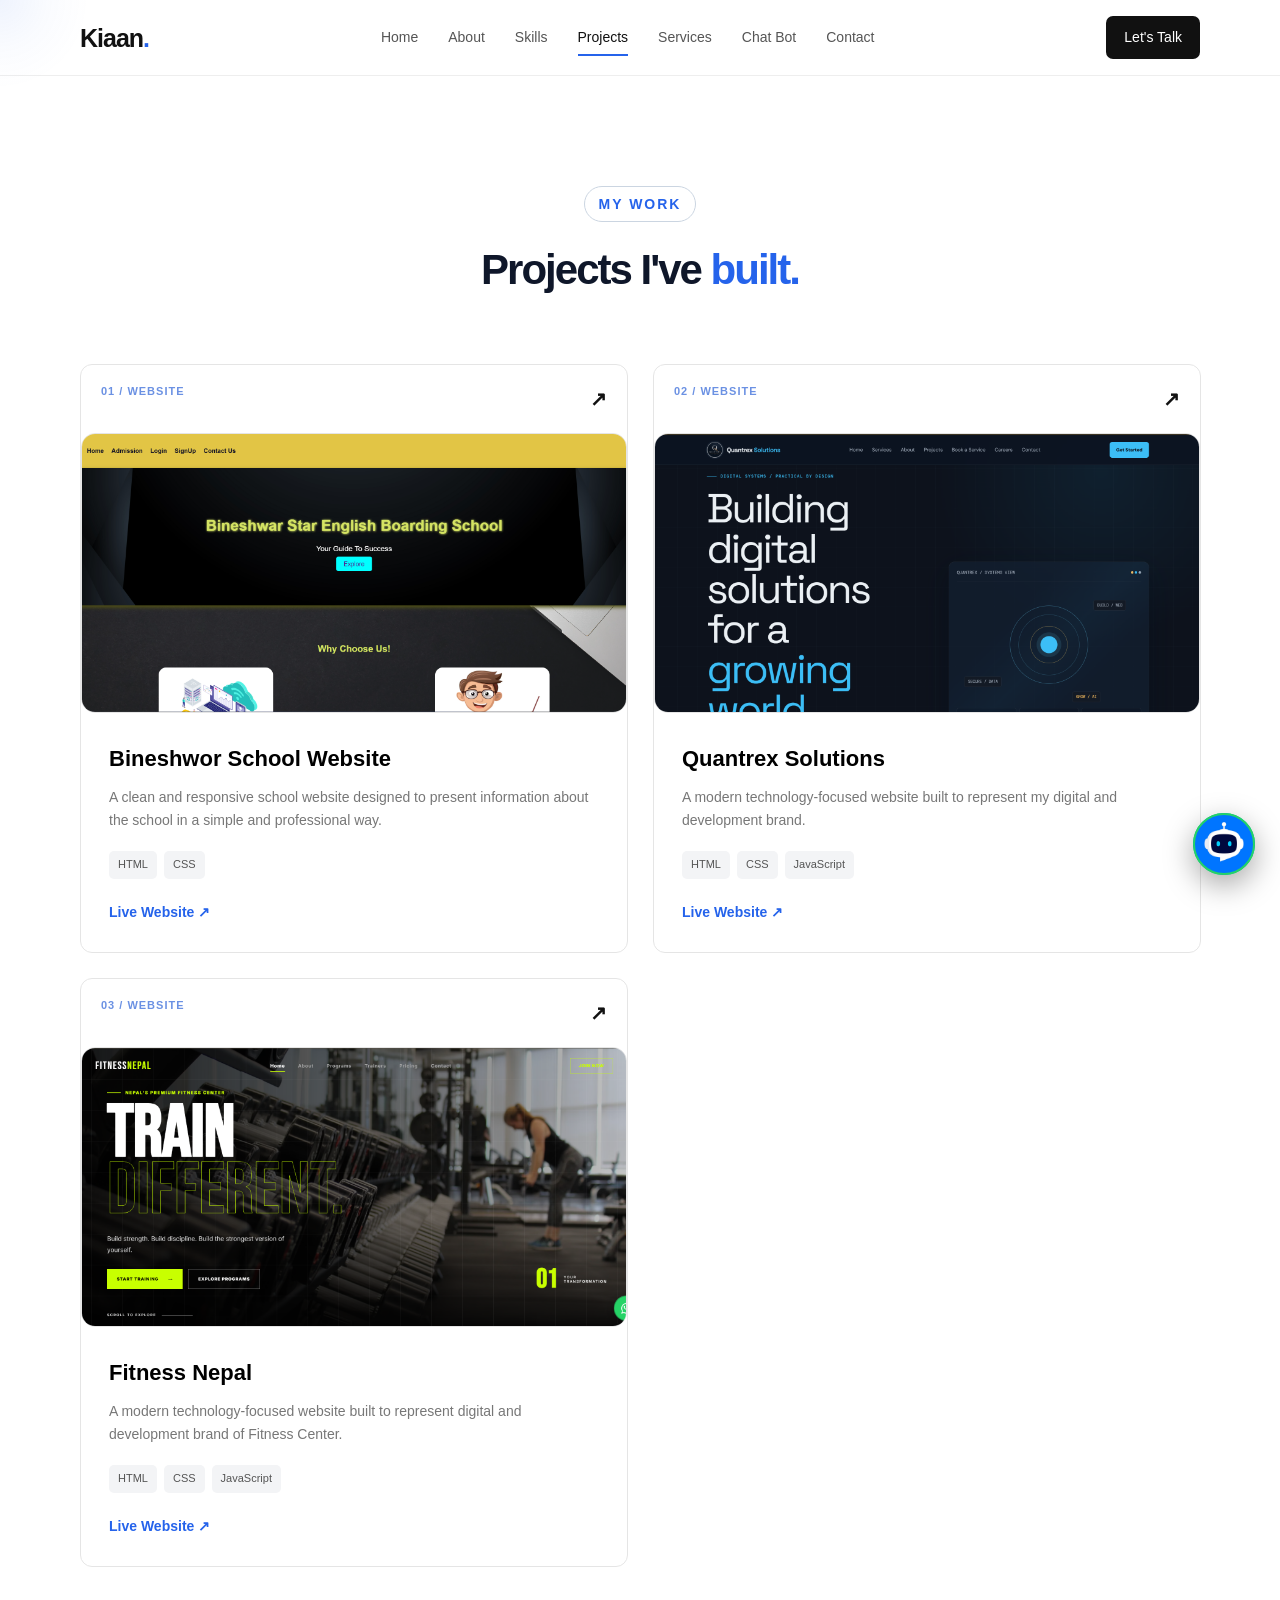
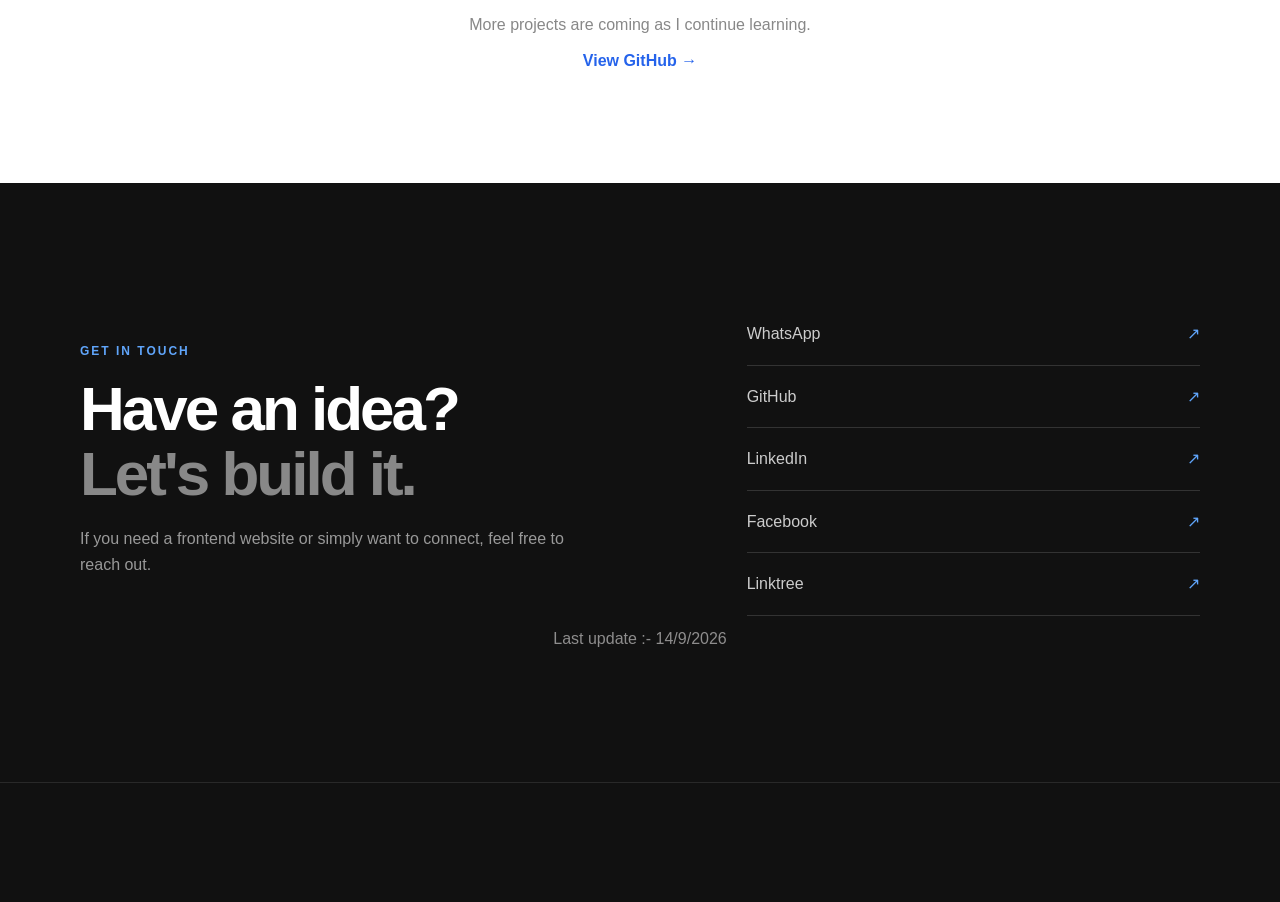
==== commit 87016da6: "small changes in chatbot and website" ====
--- a/project.html
+++ b/project.html
@@ -14,6 +14,8 @@
 
     <link rel="stylesheet" href="style.css">
     <link rel="stylesheet" href="https://cdnjs.cloudflare.com/ajax/libs/font-awesome/6.5.2/css/all.min.css">
+    <link rel="icon" type="image/png" href="images/favicon.png">
+
 
 
 </head>
@@ -21,8 +23,7 @@
 <body>
 
     <!-- FLOATING AI -->
-    <a href="/chatbot/chatbot.html" class="ai-float" target="_blank"
-        aria-label="Chat with AI Agent of Kiaan">
+    <a href="/chatbot/chatbot.html" class="ai-float"  aria-label="Chat with AI Agent of Kiaan">
         <span class="ai-pulse"></span>
 
         <img src="images/ai.png" style="border-radius: 50%;" alt="">
@@ -272,6 +273,8 @@
 
             </div>
 
+            <p class="last-update">Last update :- 14/9/2026</p>
+
         </section>
 
     </main>
--- a/style.css
+++ b/style.css
@@ -2680,4 +2680,10 @@
 .name-with-color {
     display: flex;
     gap: 10px;
+}
+
+.last-update{
+    margin: 10px auto;
+    color : #8e8d8d;
+    text-align: center;
 }
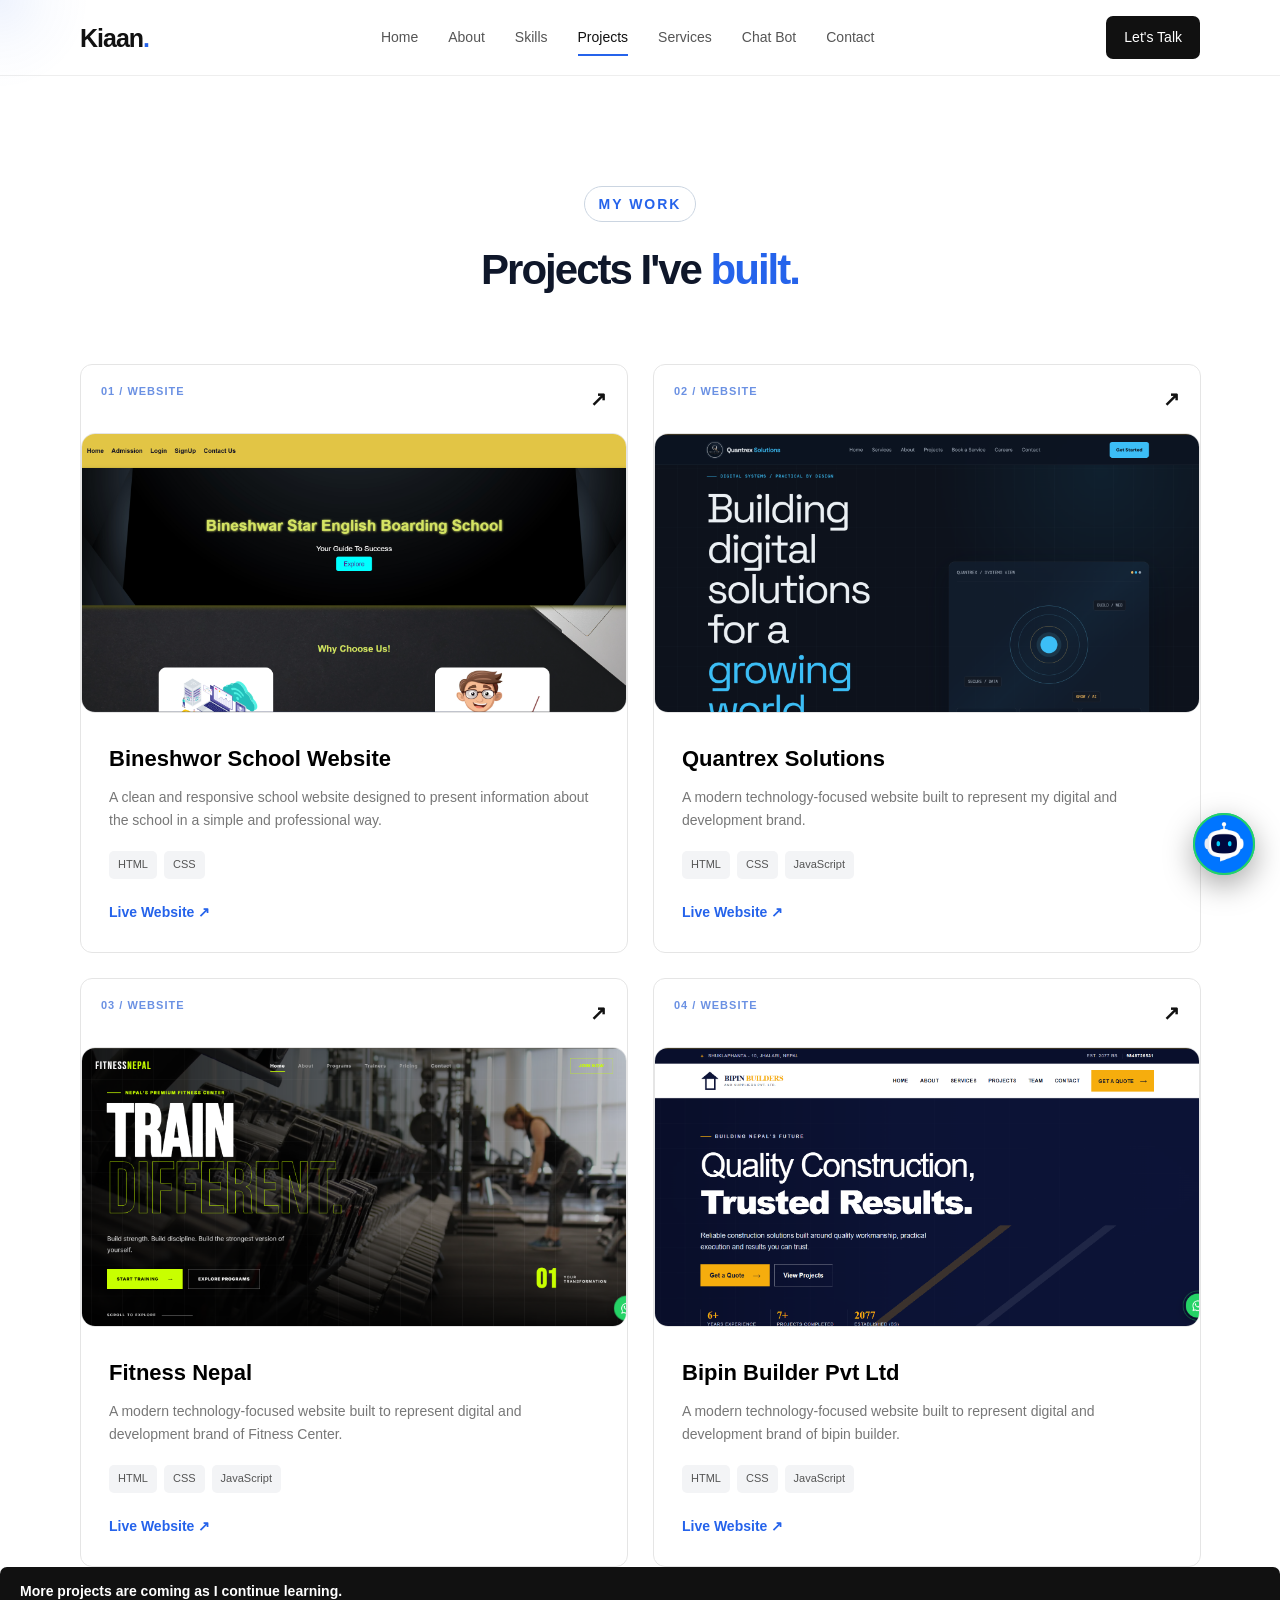
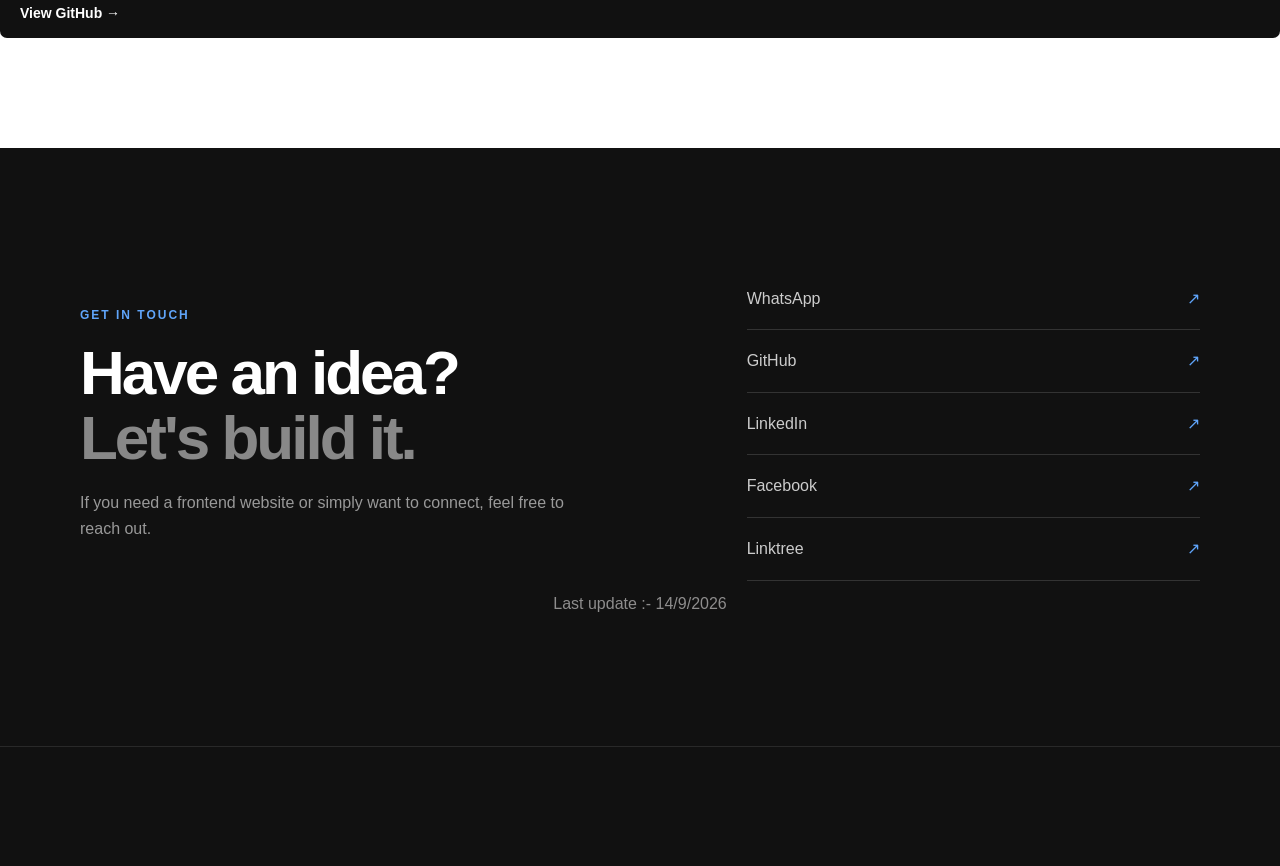
==== commit 886f406f: "change" ====
--- a/project.html
+++ b/project.html
@@ -192,6 +192,44 @@
 
                     </article>
 
+                    <!-- Project 4 -->
+
+                    <article class="project-card">
+
+                        <div class="project-top">
+                            <span class="project-label">04 / WEBSITE</span>
+
+                            <span class="project-arrow">↗</span>
+                        </div>
+
+                        <div class="project-preview">
+                            <img src="images/bipin.png" alt="bipin builder Website Preview">
+                        </div>
+
+                        <div class="project-info">
+
+                            <h3>Bipin Builder Pvt Ltd</h3>
+
+                            <p>
+                                A modern technology-focused website
+                                built to represent digital and
+                                development brand of bipin builder.
+                            </p>
+
+                            <div class="technologies">
+                                <span>HTML</span>
+                                <span>CSS</span>
+                                <span>JavaScript</span>
+                            </div>
+
+                            <a href="https://bipinbuilders.com.np" target="_blank" class="project-link">
+                                Live Website ↗
+                            </a>
+
+                        </div>
+
+                    </article>
+
                 </div>
 
 
@@ -201,7 +239,7 @@
             </div>
 
 
-            <div class="more-projects">
+            <div class=" primary-button">
                 <p>
                     More projects are coming as I continue learning.
                 </p>
--- a/style.css
+++ b/style.css
@@ -865,6 +865,25 @@
     /* */
 
 }
+
+.new-box{
+    margin: 40px auto;
+    display: flex;
+    justify-content: center;
+    align-items: center;
+    
+}
+
+.view-more-project{
+    background-color: black;
+    width: 150px;
+    height: 50px;
+    border-radius: 20px;
+    text-align: center;
+    color: white;
+}
+
+
 
 
 /* ---------- SERVICES ---------- */
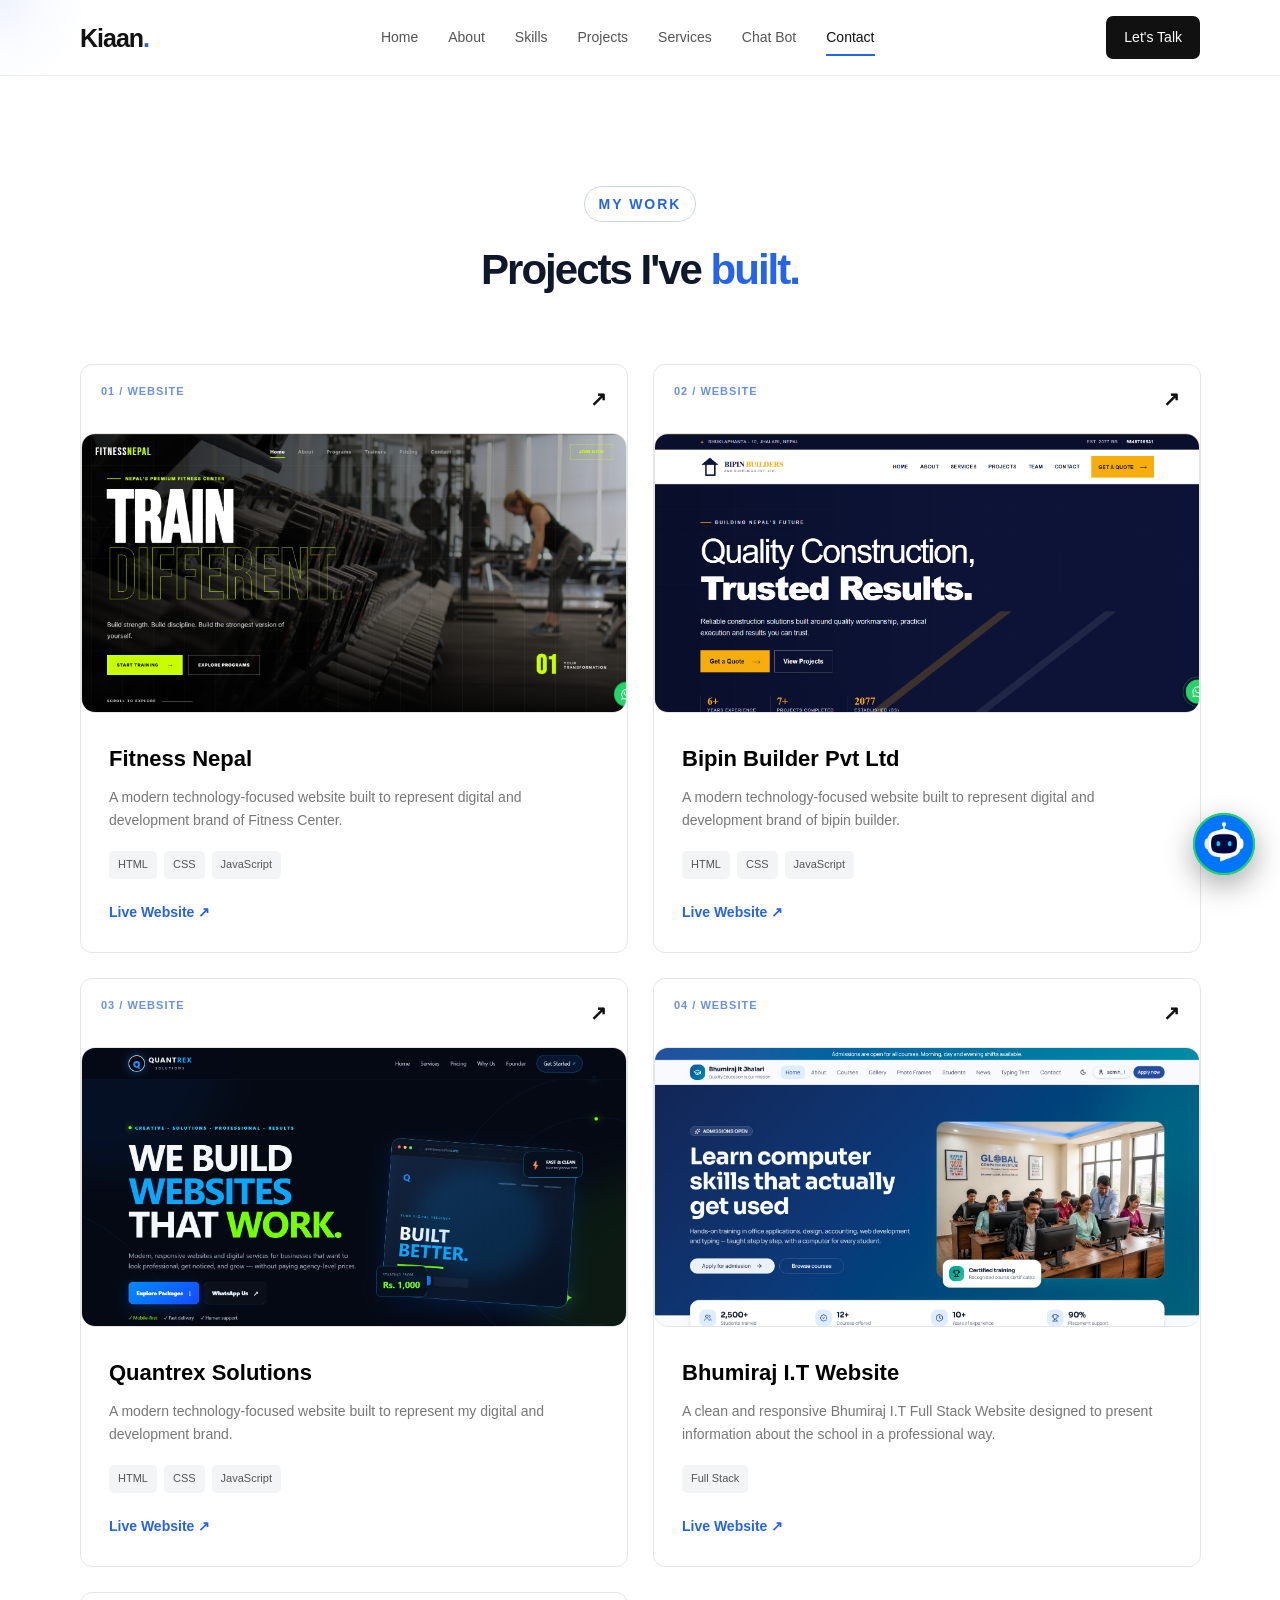
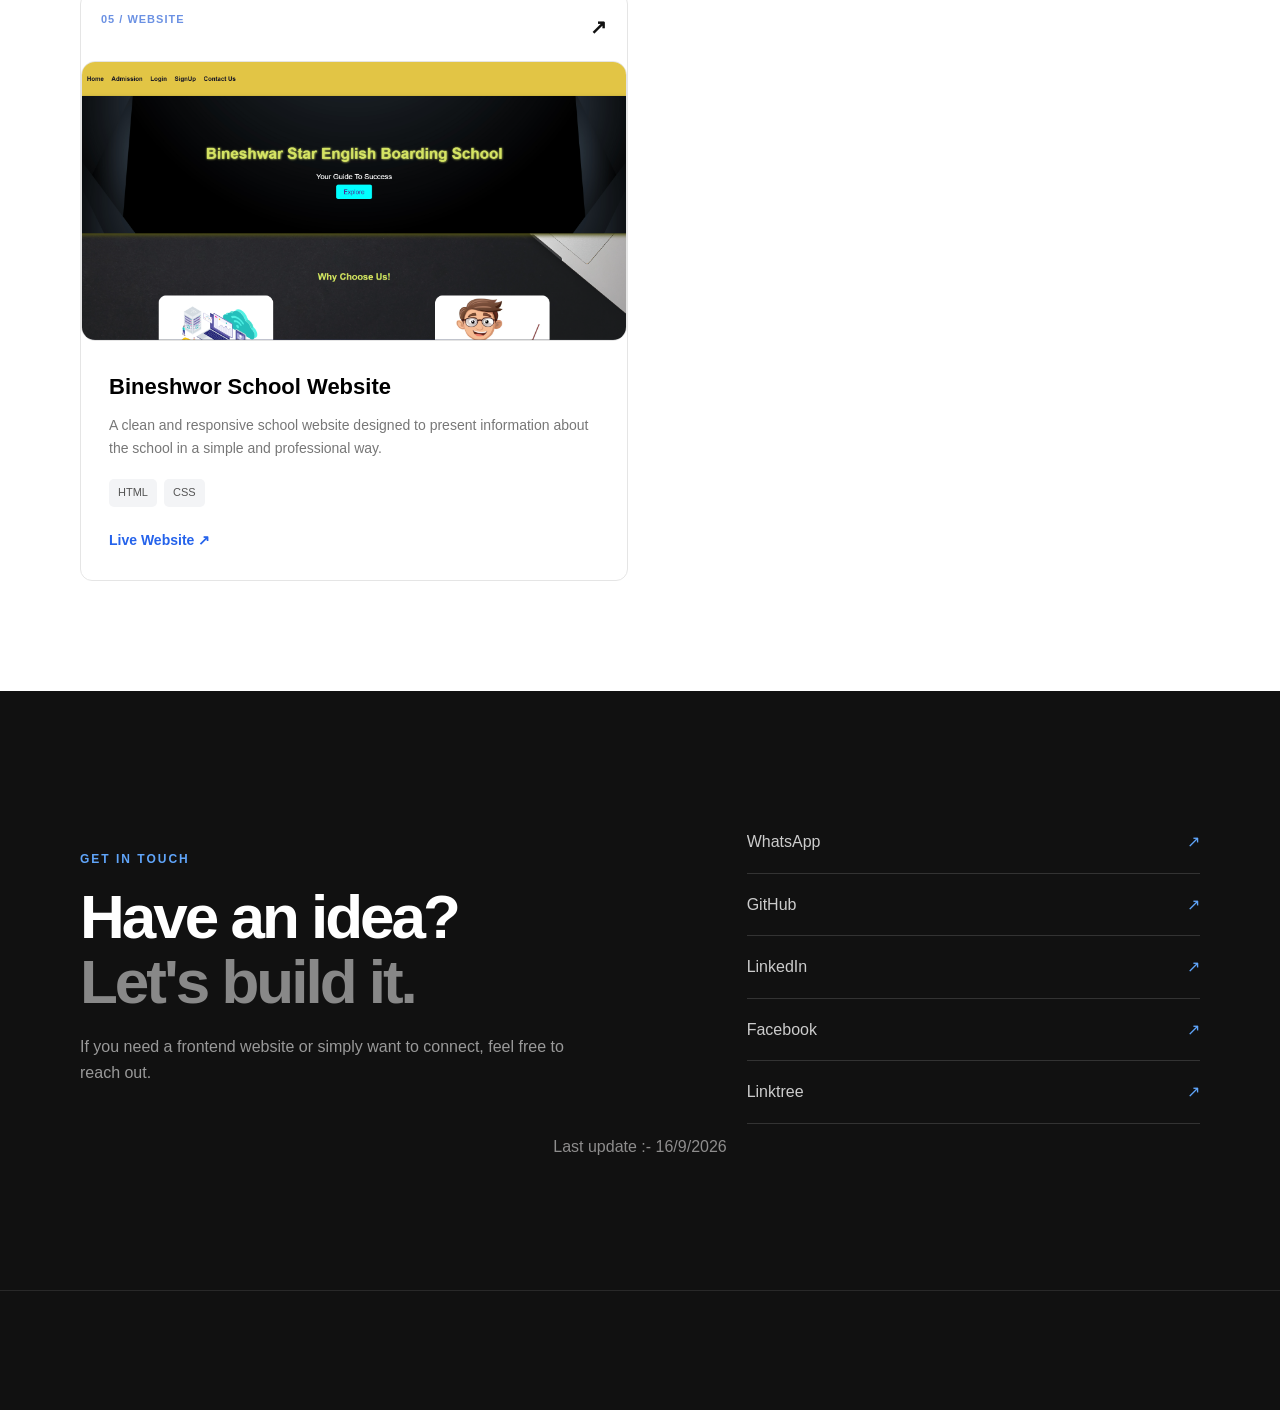
==== commit cbe38498: "change" ====
--- a/project.html
+++ b/project.html
@@ -89,6 +89,158 @@
                         </div>
 
                         <div class="project-preview">
+                            <img src="images/fitness.png" alt="Fitness Nepal Website Preview">
+                        </div>
+
+                        <div class="project-info">
+
+                            <h3>Fitness Nepal</h3>
+
+                            <p>
+                                A modern technology-focused website
+                                built to represent digital and
+                                development brand of Fitness Center.
+                            </p>
+
+                            <div class="technologies">
+                                <span>HTML</span>
+                                <span>CSS</span>
+                                <span>JavaScript</span>
+                            </div>
+
+                            <a href="https://fitness-nepal.vercel.app/" target="_blank" class="project-link">
+                                Live Website ↗
+                            </a>
+
+                        </div>
+
+                    </article>
+
+                    <!-- Project 2 -->
+
+                    <article class="project-card">
+
+                        <div class="project-top">
+                            <span class="project-label">02 / WEBSITE</span>
+
+                            <span class="project-arrow">↗</span>
+                        </div>
+
+                        <div class="project-preview">
+                            <img src="images/bipin.png" alt="bipin builder Website Preview">
+                        </div>
+
+                        <div class="project-info">
+
+                            <h3>Bipin Builder Pvt Ltd</h3>
+
+                            <p>
+                                A modern technology-focused website
+                                built to represent digital and
+                                development brand of bipin builder.
+                            </p>
+
+                            <div class="technologies">
+                                <span>HTML</span>
+                                <span>CSS</span>
+                                <span>JavaScript</span>
+                            </div>
+
+                            <a href="https://bipinbuilders.com.np" target="_blank" class="project-link">
+                                Live Website ↗
+                            </a>
+
+                        </div>
+
+                    </article>
+
+                    <!-- Project 3 -->
+
+                    <article class="project-card">
+
+                        <div class="project-top">
+                            <span class="project-label">03 / WEBSITE</span>
+
+                            <span class="project-arrow">↗</span>
+                        </div>
+
+                        <div class="project-preview">
+                            <img src="images/quantrex.png" alt="Quantrex Solutions Website Preview">
+                        </div>
+
+                        <div class="project-info">
+
+                            <h3>Quantrex Solutions</h3>
+
+                            <p>
+                                A modern technology-focused website
+                                built to represent my digital and
+                                development brand.
+                            </p>
+
+                            <div class="technologies">
+                                <span>HTML</span>
+                                <span>CSS</span>
+                                <span>JavaScript</span>
+                            </div>
+
+                            <a href="https://quantrexsolutions.vercel.app/" target="_blank" class="project-link">
+                                Live Website ↗
+                            </a>
+
+                        </div>
+
+                    </article>
+
+
+
+                    <!-- Project 4 -->
+
+                    <article class="project-card">
+
+                        <div class="project-top">
+                            <span class="project-label">04 / WEBSITE</span>
+
+                            <span class="project-arrow">↗</span>
+                        </div>
+
+                        <div class="project-preview">
+                            <img src="images/bhumiraj.png" alt="Institute Website Preview">
+                        </div>
+
+                        <div class="project-info">
+
+                            <h3>Bhumiraj I.T Website</h3>
+
+                            <p>
+                                A clean and responsive Bhumiraj I.T Full Stack Website
+                                designed to present information about
+                                the school in a professional way. 
+                            </p>
+
+                            <div class="technologies">
+                                <span>Full Stack</span>
+                            </div>
+
+                            <a href="https://www.bhumirajcomputer.com.np/" target="_blank" class="project-link">
+                                Live Website ↗
+                            </a>
+
+                        </div>
+
+                    </article>
+
+                    <!-- Project 5 -->
+
+                    <article class="project-card">
+
+                        <div class="project-top">
+                            <span class="project-label">05 / WEBSITE</span>
+
+                            <span class="project-arrow">↗</span>
+                        </div>
+
+                        <div class="project-preview">
                             <img src="images/bineshwor-preview.png" alt="Bineshwor School Website Preview">
                         </div>
 
@@ -116,119 +268,9 @@
                     </article>
 
 
-                    <!-- Project 2 -->
-
-                    <article class="project-card">
-
-                        <div class="project-top">
-                            <span class="project-label">02 / WEBSITE</span>
-
-                            <span class="project-arrow">↗</span>
-                        </div>
-
-                        <div class="project-preview">
-                            <img src="images/quantrex-preview.png" alt="Quantrex Solutions Website Preview">
-                        </div>
-
-                        <div class="project-info">
-
-                            <h3>Quantrex Solutions</h3>
-
-                            <p>
-                                A modern technology-focused website
-                                built to represent my digital and
-                                development brand.
-                            </p>
-
-                            <div class="technologies">
-                                <span>HTML</span>
-                                <span>CSS</span>
-                                <span>JavaScript</span>
-                            </div>
-
-                            <a href="https://quantrexsolutions.vercel.app/" target="_blank" class="project-link">
-                                Live Website ↗
-                            </a>
-
-                        </div>
-
-                    </article>
-
-                    <!-- Project 3 -->
-
-                    <article class="project-card">
-
-                        <div class="project-top">
-                            <span class="project-label">03 / WEBSITE</span>
-
-                            <span class="project-arrow">↗</span>
-                        </div>
-
-                        <div class="project-preview">
-                            <img src="images/fitness.png" alt="Fitness Nepal Website Preview">
-                        </div>
-
-                        <div class="project-info">
-
-                            <h3>Fitness Nepal</h3>
-
-                            <p>
-                                A modern technology-focused website
-                                built to represent digital and
-                                development brand of Fitness Center.
-                            </p>
-
-                            <div class="technologies">
-                                <span>HTML</span>
-                                <span>CSS</span>
-                                <span>JavaScript</span>
-                            </div>
-
-                            <a href="https://fitness-nepal.vercel.app/" target="_blank" class="project-link">
-                                Live Website ↗
-                            </a>
-
-                        </div>
-
-                    </article>
-
-                    <!-- Project 4 -->
-
-                    <article class="project-card">
-
-                        <div class="project-top">
-                            <span class="project-label">04 / WEBSITE</span>
-
-                            <span class="project-arrow">↗</span>
-                        </div>
-
-                        <div class="project-preview">
-                            <img src="images/bipin.png" alt="bipin builder Website Preview">
-                        </div>
-
-                        <div class="project-info">
-
-                            <h3>Bipin Builder Pvt Ltd</h3>
-
-                            <p>
-                                A modern technology-focused website
-                                built to represent digital and
-                                development brand of bipin builder.
-                            </p>
-
-                            <div class="technologies">
-                                <span>HTML</span>
-                                <span>CSS</span>
-                                <span>JavaScript</span>
-                            </div>
-
-                            <a href="https://bipinbuilders.com.np" target="_blank" class="project-link">
-                                Live Website ↗
-                            </a>
-
-                        </div>
-
-                    </article>
+                    
+
+                    
 
                 </div>
 
@@ -239,17 +281,7 @@
             </div>
 
 
-            <div class=" primary-button">
-                <p>
-                    More projects are coming as I continue learning.
-                </p>
-
-                <a href="https://github.com/kiaanbhatta" target="_blank">
-                    View GitHub →
-                </a>
-            </div>
-
-            </div>
+
 
         </section>
 
@@ -311,7 +343,7 @@
 
             </div>
 
-            <p class="last-update">Last update :- 14/9/2026</p>
+            <p class="last-update">Last update :- 16/9/2026</p>
 
         </section>
 
@@ -336,7 +368,7 @@
 
             <div class="footer-right">
                 <p>© 2026 Kiaan Bhatta</p>
-                <p>Built with HTML, CSS and JS</p>
+                <p>Build with ❤️ by Kiaan Bhatta</p>
 
             </div>
 
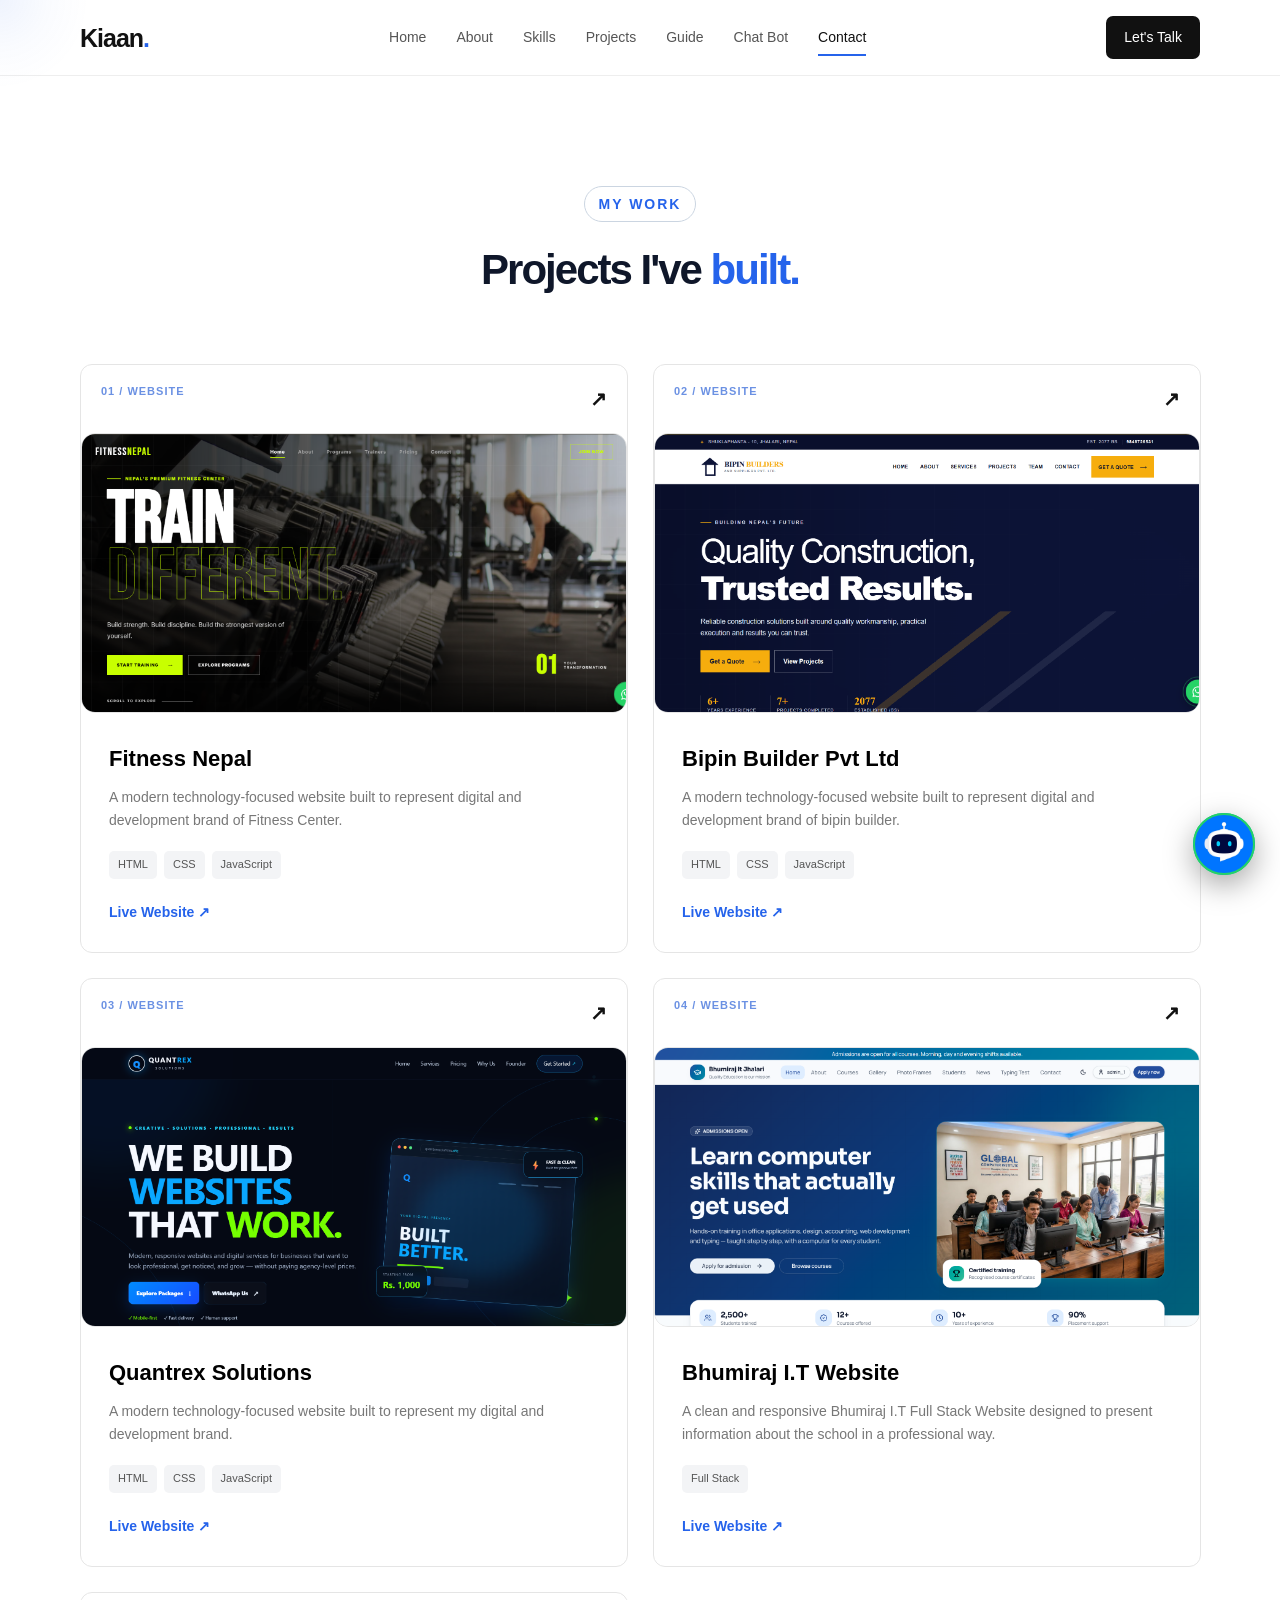
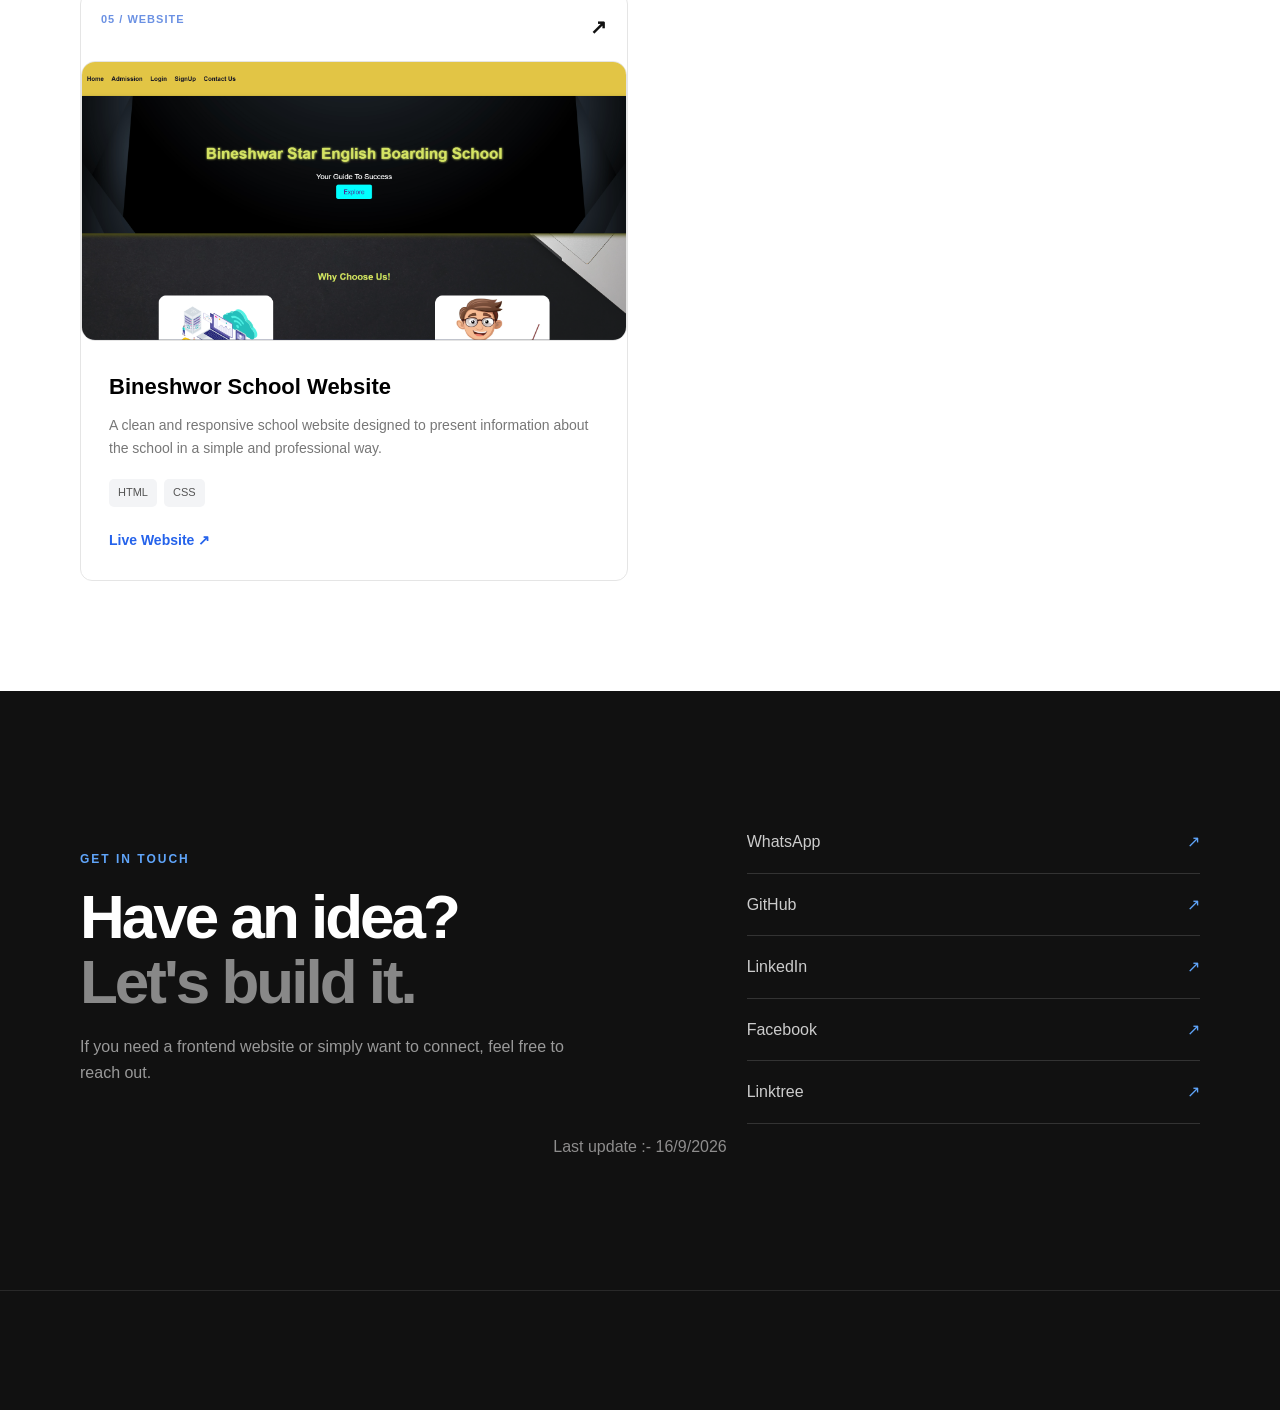
==== commit 06f14160: "change v5" ====
--- a/project.html
+++ b/project.html
@@ -45,7 +45,7 @@
                 <a href="#about">About</a>
                 <a href="#skills">Skills</a>
                 <a href="#projects">Projects</a>
-                <a href="#services">Services</a>
+                <a href="/guide/javascript/guide.html">Guide</a>
                 <a href="chatbot/chatbot.html">Chat Bot</a>
                 <a href="#contact">Contact</a>
             </nav>
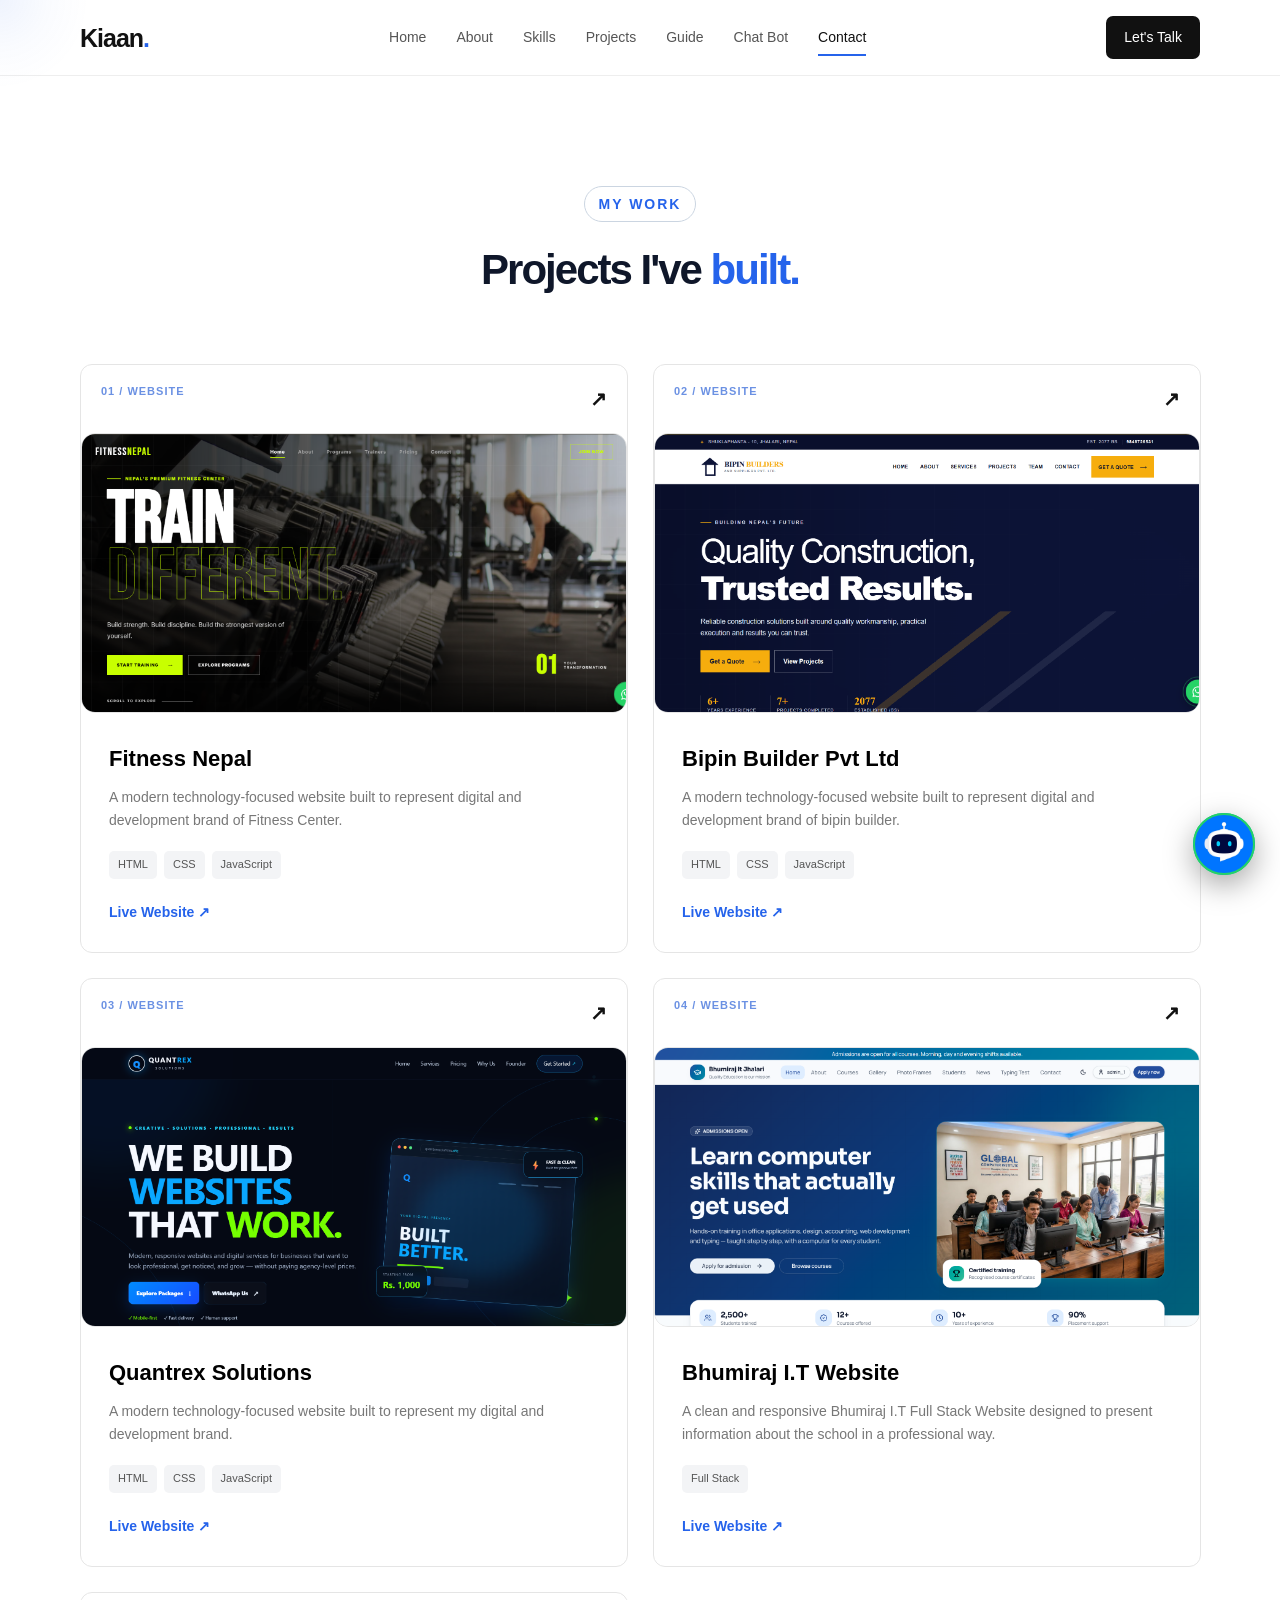
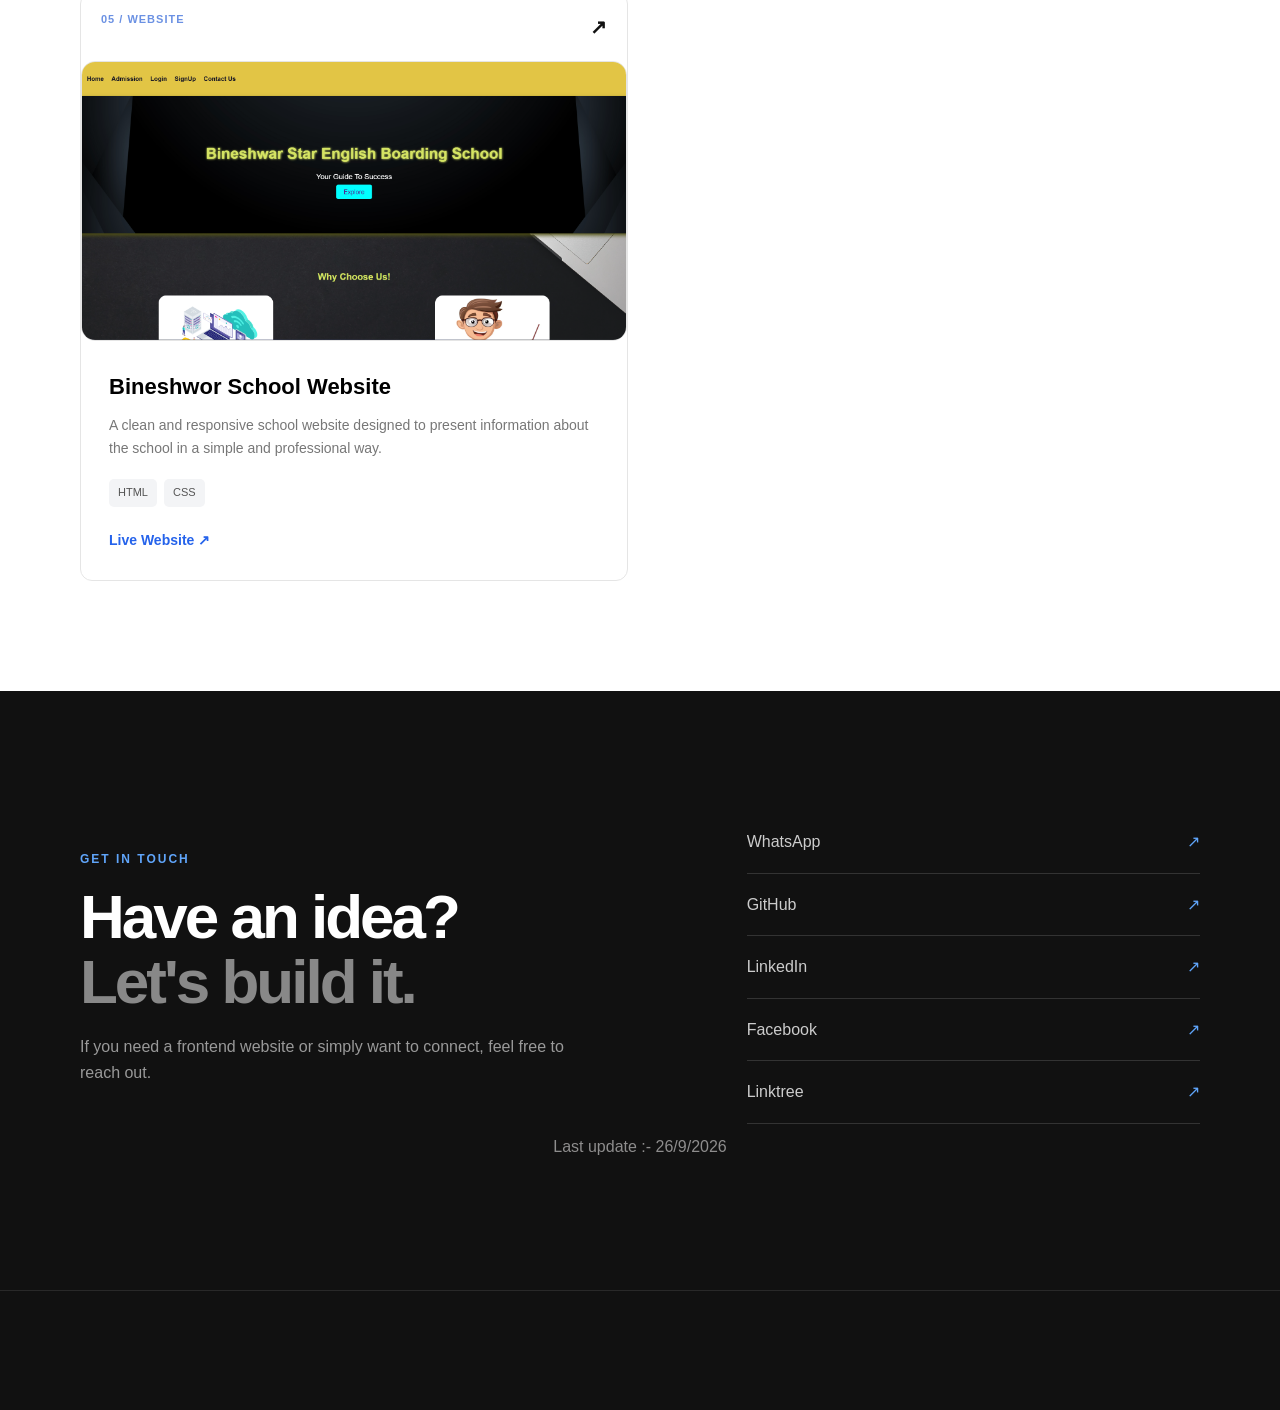
==== commit 63227f78: "added orbit - technologies i work with" ====
--- a/project.html
+++ b/project.html
@@ -343,7 +343,7 @@
 
             </div>
 
-            <p class="last-update">Last update :- 16/9/2026</p>
+            <p class="last-update">Last update :- 26/9/2026</p>
 
         </section>
 
--- a/style.css
+++ b/style.css
@@ -2705,4 +2705,206 @@
     margin: 10px auto;
     color : #8e8d8d;
     text-align: center;
+}
+
+.tech-orbit {
+  --stage-size: 460px;
+  --outer-radius: 195px;
+  --inner-radius: 120px;
+  position: relative;
+  padding: 90px 24px 110px;
+  text-align: center;
+  background: radial-gradient(circle at 50% 20%, #f3f6fb, #e7ecf5 70%);
+  overflow: hidden;
+}
+
+.tech-orbit__intro h2 {
+  font-size: clamp(1.5rem, 2.4vw, 2.1rem);
+  font-weight: 700;
+  color: #16213a;
+  margin: 0 0 10px;
+  letter-spacing: -0.01em;
+}
+
+.tech-orbit__intro p {
+  color: #5b6478;
+  font-size: 1rem;
+  margin: 0 0 60px;
+}
+
+.tech-orbit__stage {
+  position: relative;
+  width: var(--stage-size);
+  height: var(--stage-size);
+  max-width: 100%;
+  margin: 0 auto;
+}
+
+.tech-orbit__glow {
+  position: absolute;
+  top: 50%;
+  left: 50%;
+  border-radius: 50%;
+  transform: translate(-50%, -50%);
+  filter: blur(34px);
+  pointer-events: none;
+}
+.tech-orbit__glow--outer {
+  width: calc(var(--outer-radius) * 2 + 70px);
+  height: calc(var(--outer-radius) * 2 + 70px);
+  background: radial-gradient(circle, rgba(168, 131, 255, 0.35), rgba(168, 131, 255, 0) 70%);
+}
+.tech-orbit__glow--inner {
+  width: calc(var(--inner-radius) * 2 + 50px);
+  height: calc(var(--inner-radius) * 2 + 50px);
+  background: radial-gradient(circle, rgba(120, 190, 255, 0.42), rgba(120, 190, 255, 0) 70%);
+}
+
+.tech-orbit__ring {
+  position: absolute;
+  top: 50%;
+  left: 50%;
+  border-radius: 50%;
+  transform: translate(-50%, -50%);
+  border: 1px solid rgba(122, 110, 175, 0.28);
+}
+.tech-orbit__ring--outer {
+  width: calc(var(--outer-radius) * 2);
+  height: calc(var(--outer-radius) * 2);
+}
+.tech-orbit__ring--inner {
+  width: calc(var(--inner-radius) * 2);
+  height: calc(var(--inner-radius) * 2);
+  border-color: rgba(90, 150, 220, 0.32);
+}
+
+.tech-orbit__core {
+  position: absolute;
+  top: 50%;
+  left: 50%;
+  width: 76px;
+  height: 76px;
+  transform: translate(-50%, -50%);
+  border-radius: 50%;
+  background: #16213a;
+  display: flex;
+  align-items: center;
+  justify-content: center;
+  box-shadow: 0 16px 34px rgba(22, 33, 58, 0.35);
+  z-index: 3;
+}
+.tech-orbit__core i {
+  font-size: 1.4rem;
+  background: linear-gradient(135deg, #7c9dff, #b98bff);
+  -webkit-background-clip: text;
+  background-clip: text;
+  color: transparent;
+}
+
+.tech-orbit__path-wrap {
+  position: absolute;
+  top: 50%;
+  left: 50%;
+  transform: translate(-50%, -50%);
+}
+.tech-orbit__path-wrap--outer {
+  width: calc(var(--outer-radius) * 2);
+  height: calc(var(--outer-radius) * 2);
+}
+.tech-orbit__path-wrap--inner {
+  width: calc(var(--inner-radius) * 2);
+  height: calc(var(--inner-radius) * 2);
+}
+
+.tech-orbit__path {
+  position: relative;
+  width: 100%;
+  height: 100%;
+}
+.tech-orbit__path--outer { animation: orbit-cw 10s linear infinite; }
+.tech-orbit__path--inner { animation: orbit-ccw 12s linear infinite; }
+
+.tech-orbit__item {
+  position: absolute;
+  top: 50%;
+  left: 50%;
+  width: 0;
+  height: 0;
+}
+.tech-orbit__path--outer .tech-orbit__item {
+  transform: rotate(var(--angle)) translateX(var(--outer-radius)) rotate(calc(-1 * var(--angle)));
+}
+.tech-orbit__path--inner .tech-orbit__item {
+  transform: rotate(var(--angle)) translateX(var(--inner-radius)) rotate(calc(-1 * var(--angle)));
+}
+
+.tech-orbit__node {
+  position: relative;
+  width: 48px;
+  height:48px;
+  margin: -29px 0 0 -29px;
+  border-radius: 50%;
+  background: #1c2740;
+  display: flex;
+  align-items: center;
+  justify-content: center;
+  box-shadow: 0 10px 24px rgba(20, 25, 50, 0.28), inset 0 0 0 1px rgba(255, 255, 255, 0.06);
+  cursor: default;
+}
+.tech-orbit__path--outer .tech-orbit__node { animation: orbit-ccw 26s linear infinite; }
+.tech-orbit__path--inner .tech-orbit__node { animation: orbit-cw 18s linear infinite; }
+
+.tech-orbit__stage:hover .tech-orbit__path,
+.tech-orbit__stage:hover .tech-orbit__node {
+  animation-play-state: paused;
+}
+
+.tech-orbit__node i { font-size: 1.15rem; }
+.tech-orbit__node[data-tip="JavaScript"] i   { color: #f7df1e; }
+.tech-orbit__node[data-tip="Node.js"] i      { color: #7fba59; }
+.tech-orbit__node[data-tip="CSS3"] i         { color: #367eea; }
+.tech-orbit__node[data-tip="HTML5"] i        { color: #f15532; }
+.tech-orbit__node[data-tip="React"] i        { color: #5fd2ec; }
+.tech-orbit__node[data-tip="GitHub"] i       { color: #e5e7eb; }
+
+.tech-orbit__node::after {
+  content: attr(data-tip);
+  position: absolute;
+  bottom: calc(100% + 10px);
+  left: 50%;
+  transform: translateX(-50%) translateY(4px);
+  white-space: nowrap;
+  font-size: 0.75rem;
+  font-weight: 600;
+  color: #16213a;
+  background: #ffffff;
+  padding: 4px 10px;
+  border-radius: 6px;
+  box-shadow: 0 6px 16px rgba(20, 25, 50, 0.16);
+  opacity: 0;
+  pointer-events: none;
+  transition: opacity 0.2s ease, transform 0.2s ease;
+  z-index: 5;
+}
+.tech-orbit__node:hover::after {
+  opacity: 1;
+  transform: translateX(-50%) translateY(0);
+}
+
+@keyframes orbit-cw  { from { transform: rotate(0deg);   } to { transform: rotate(360deg);  } }
+@keyframes orbit-ccw { from { transform: rotate(0deg);   } to { transform: rotate(-360deg); } }
+
+@media (prefers-reduced-motion: reduce) {
+  .tech-orbit__path,
+  .tech-orbit__node { animation: none !important; }
+}
+
+
+
+@media (max-width: 700px) {
+  .tech-orbit { --stage-size: 280px; --outer-radius: 120px; --inner-radius: 72px; }
+  .tech-orbit__core { width: 52px; height: 52px; }
+  .tech-orbit__core i { font-size: 1.05rem; }
+  .tech-orbit__node { width: 38px; height: 38px; margin: -19px 0 0 -19px; }
+  .tech-orbit__node i { font-size: 0.9rem; }
 }
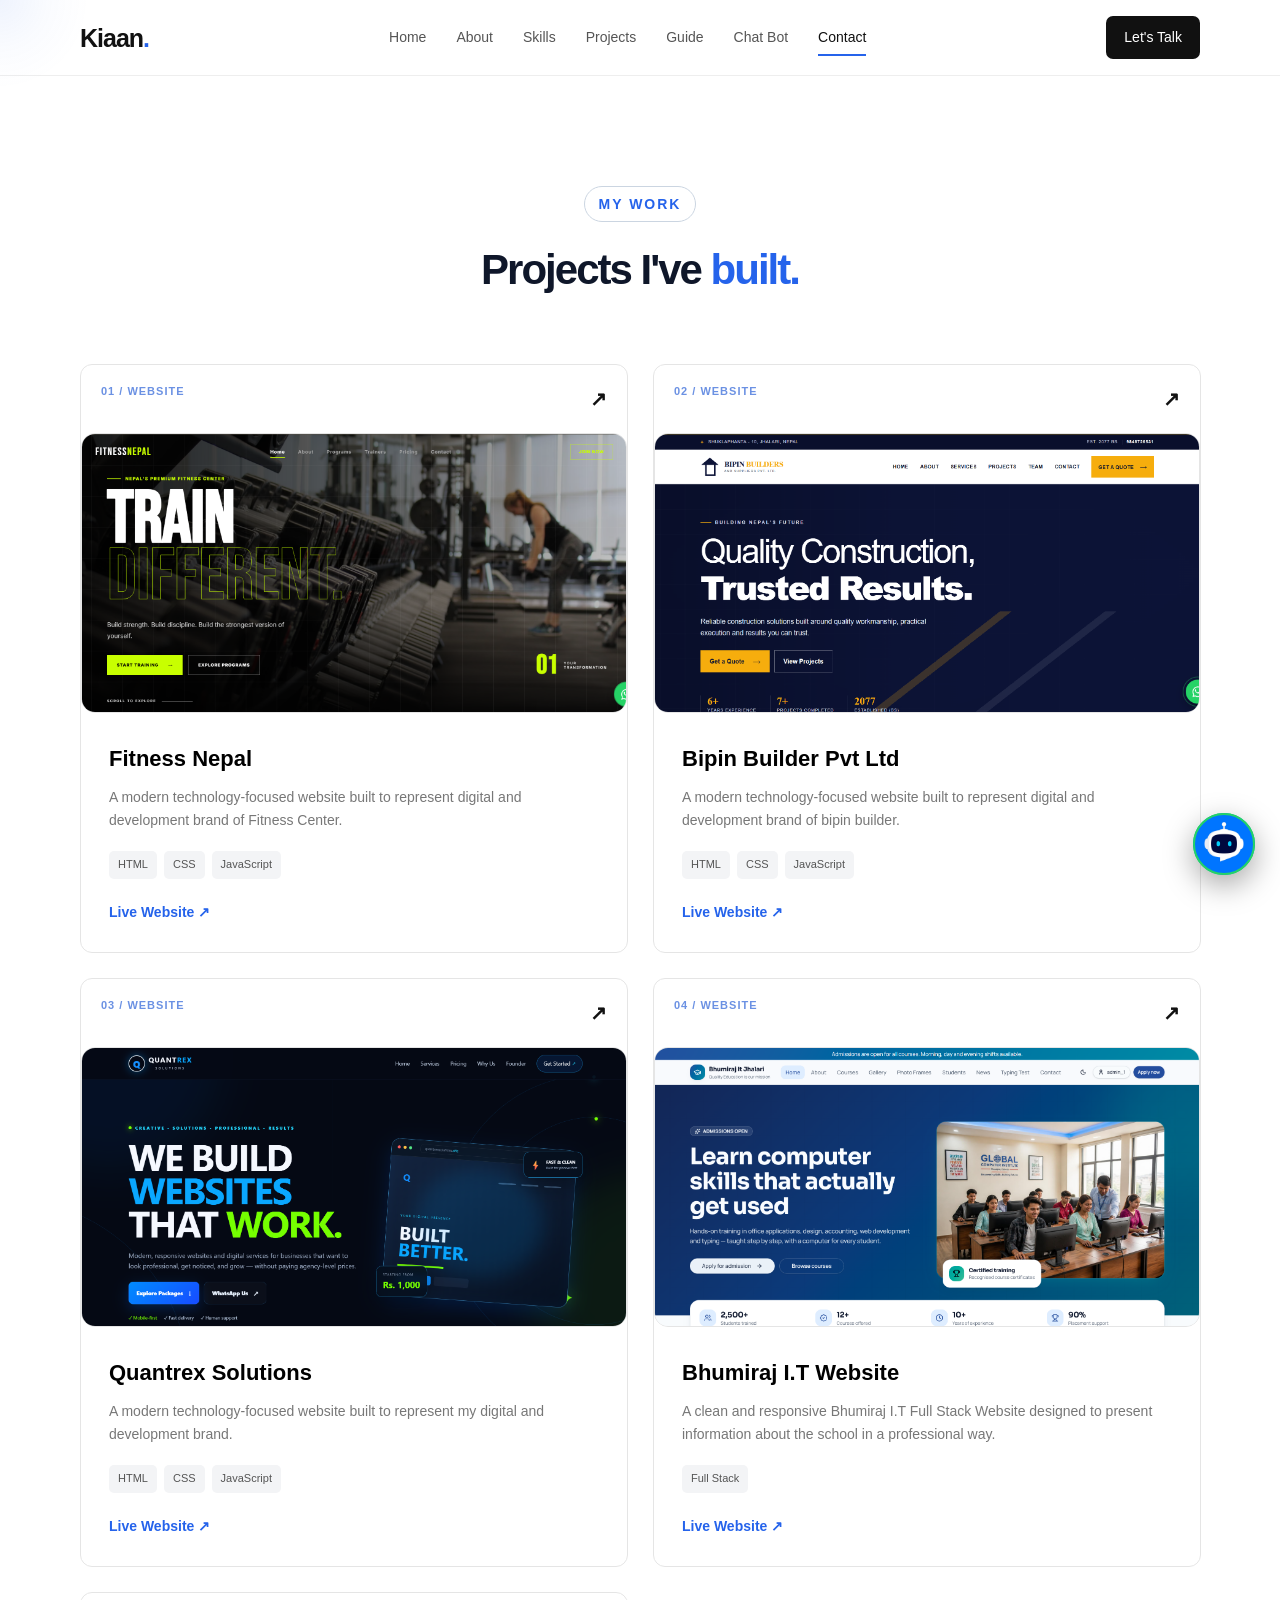
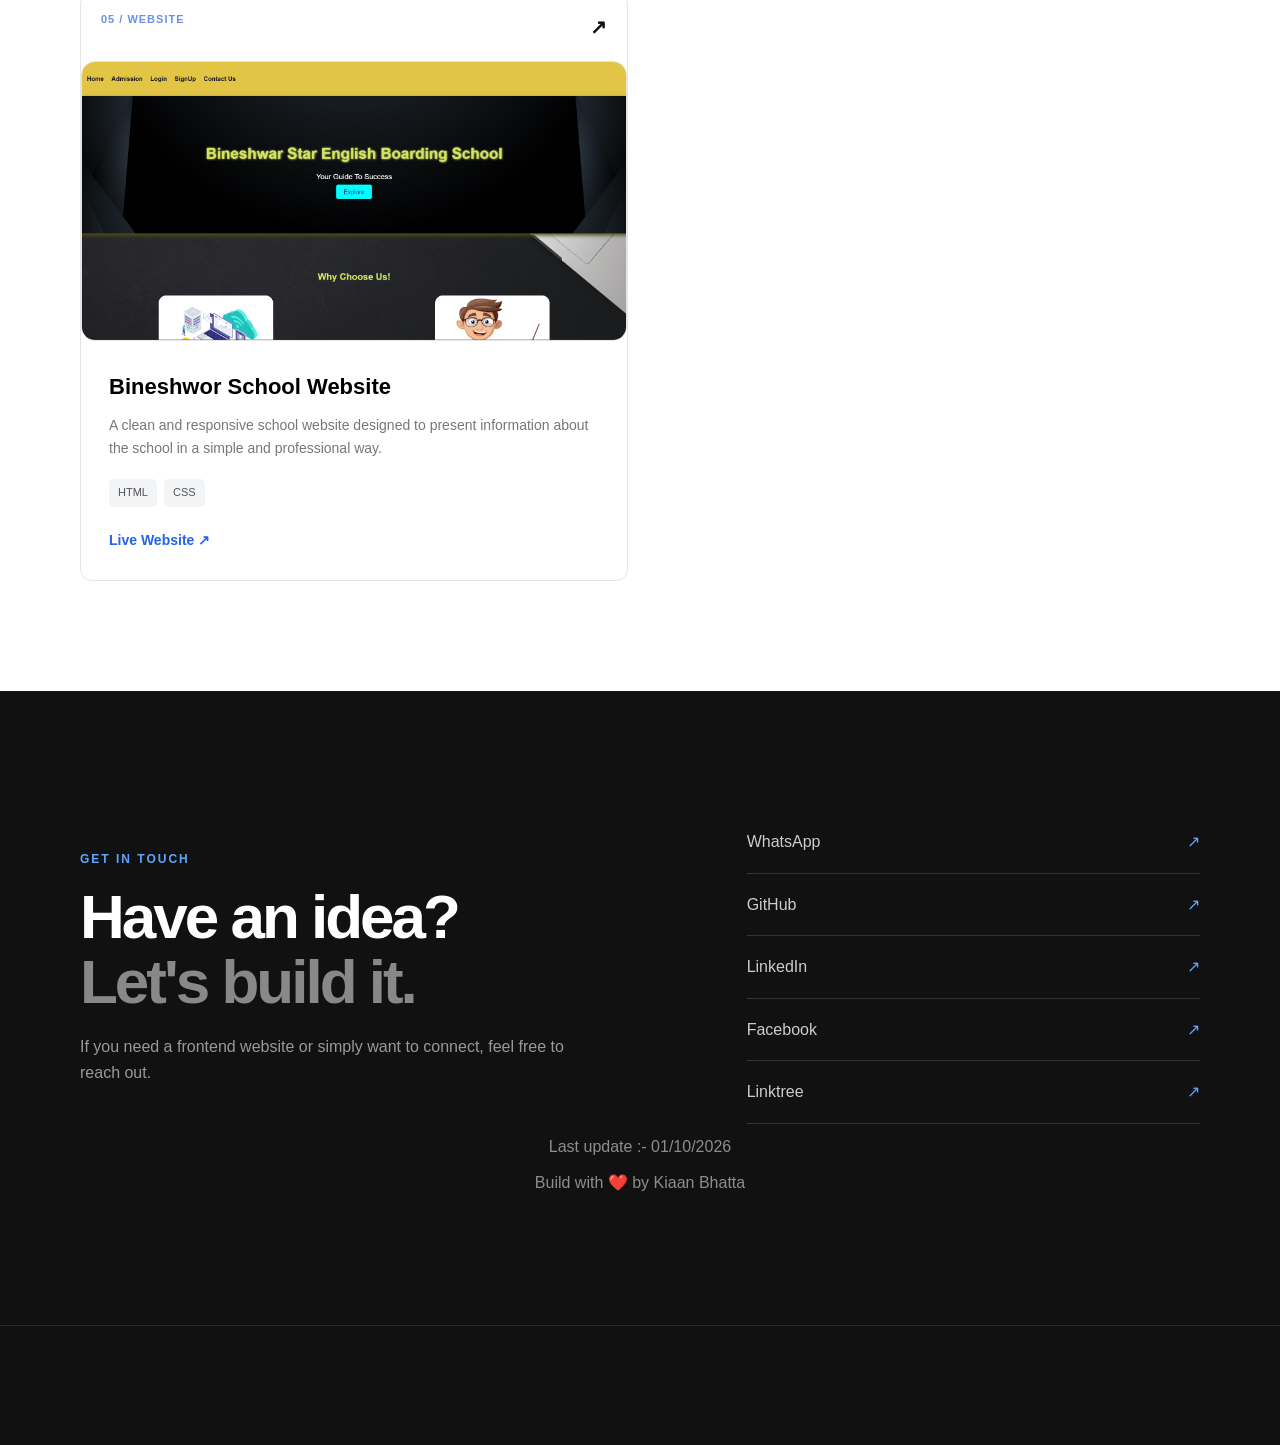
==== commit 13db61da: "change" ====
--- a/project.html
+++ b/project.html
@@ -343,7 +343,8 @@
 
             </div>
 
-            <p class="last-update">Last update :- 26/9/2026</p>
+            <p class="last-update">Last update :- 01/10/2026</p>
+        <p class="last-update">Build with ❤️ by Kiaan Bhatta</p>
 
         </section>
 
